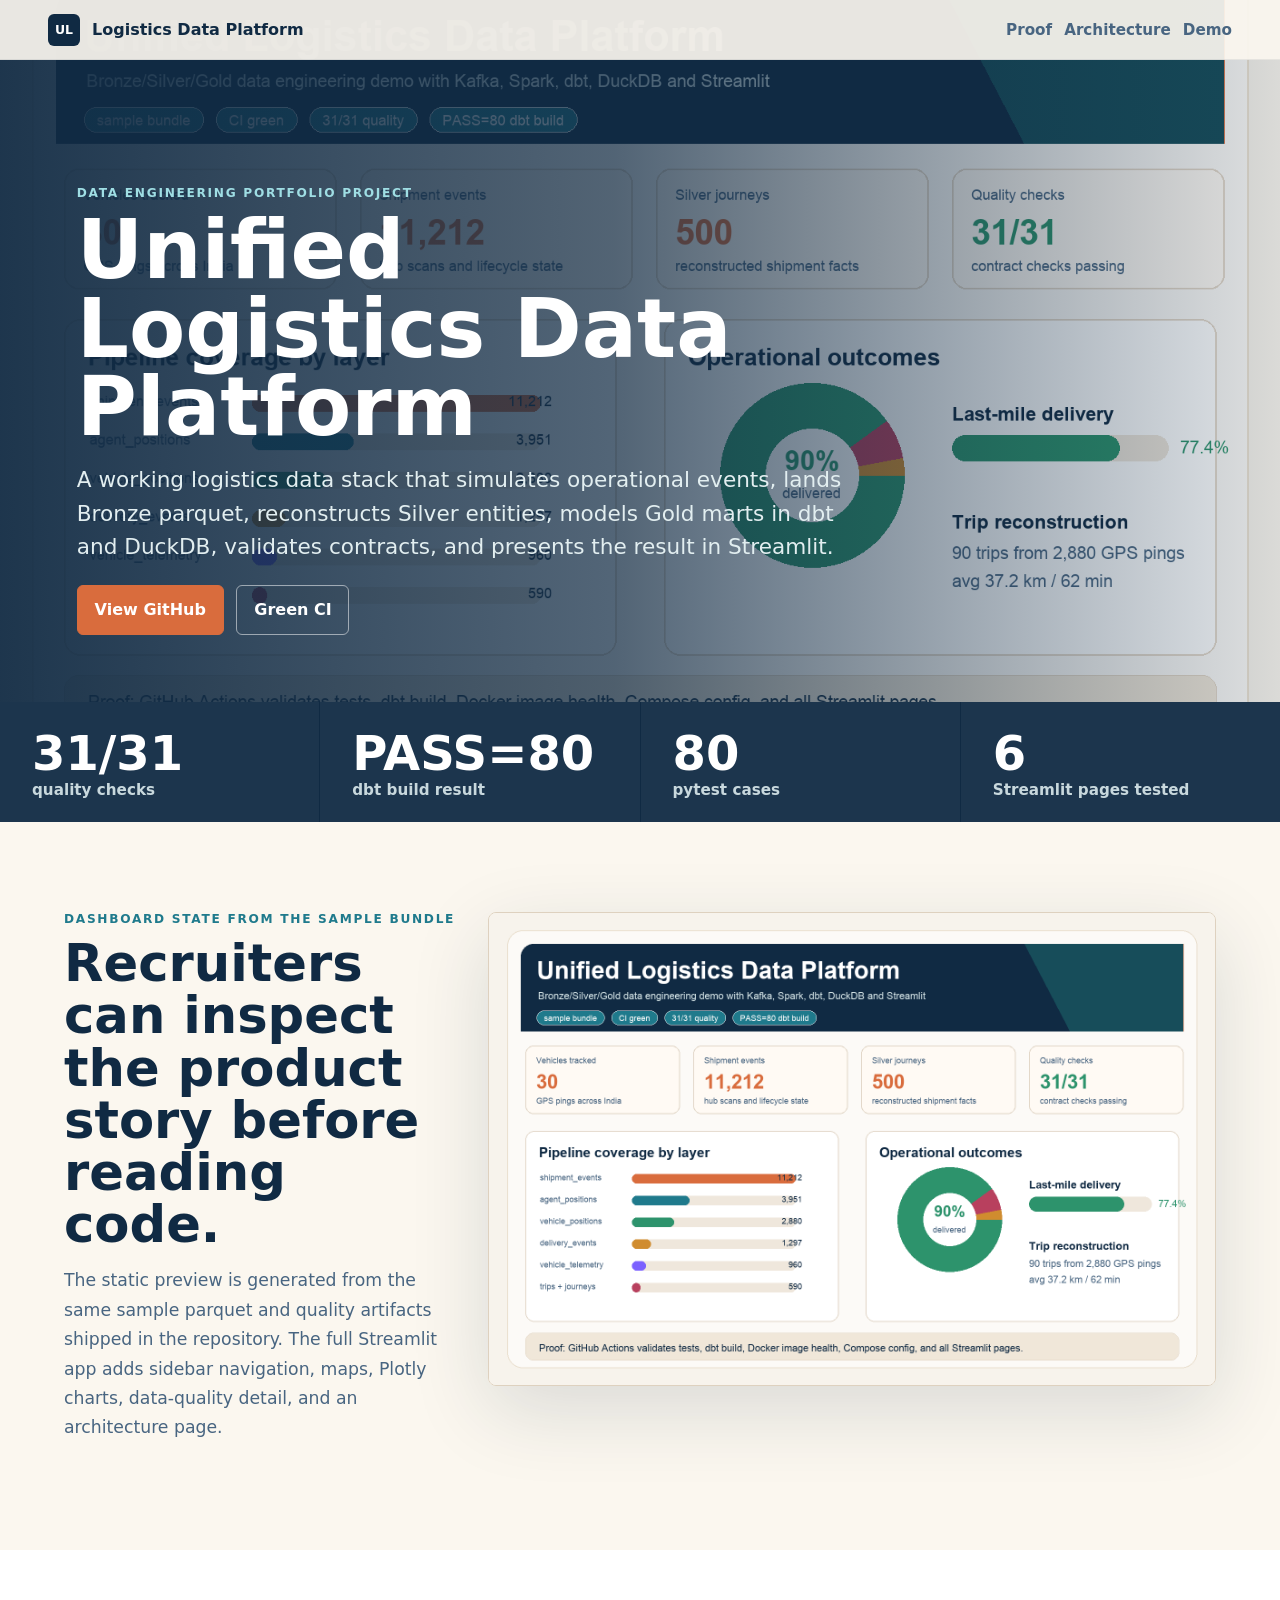
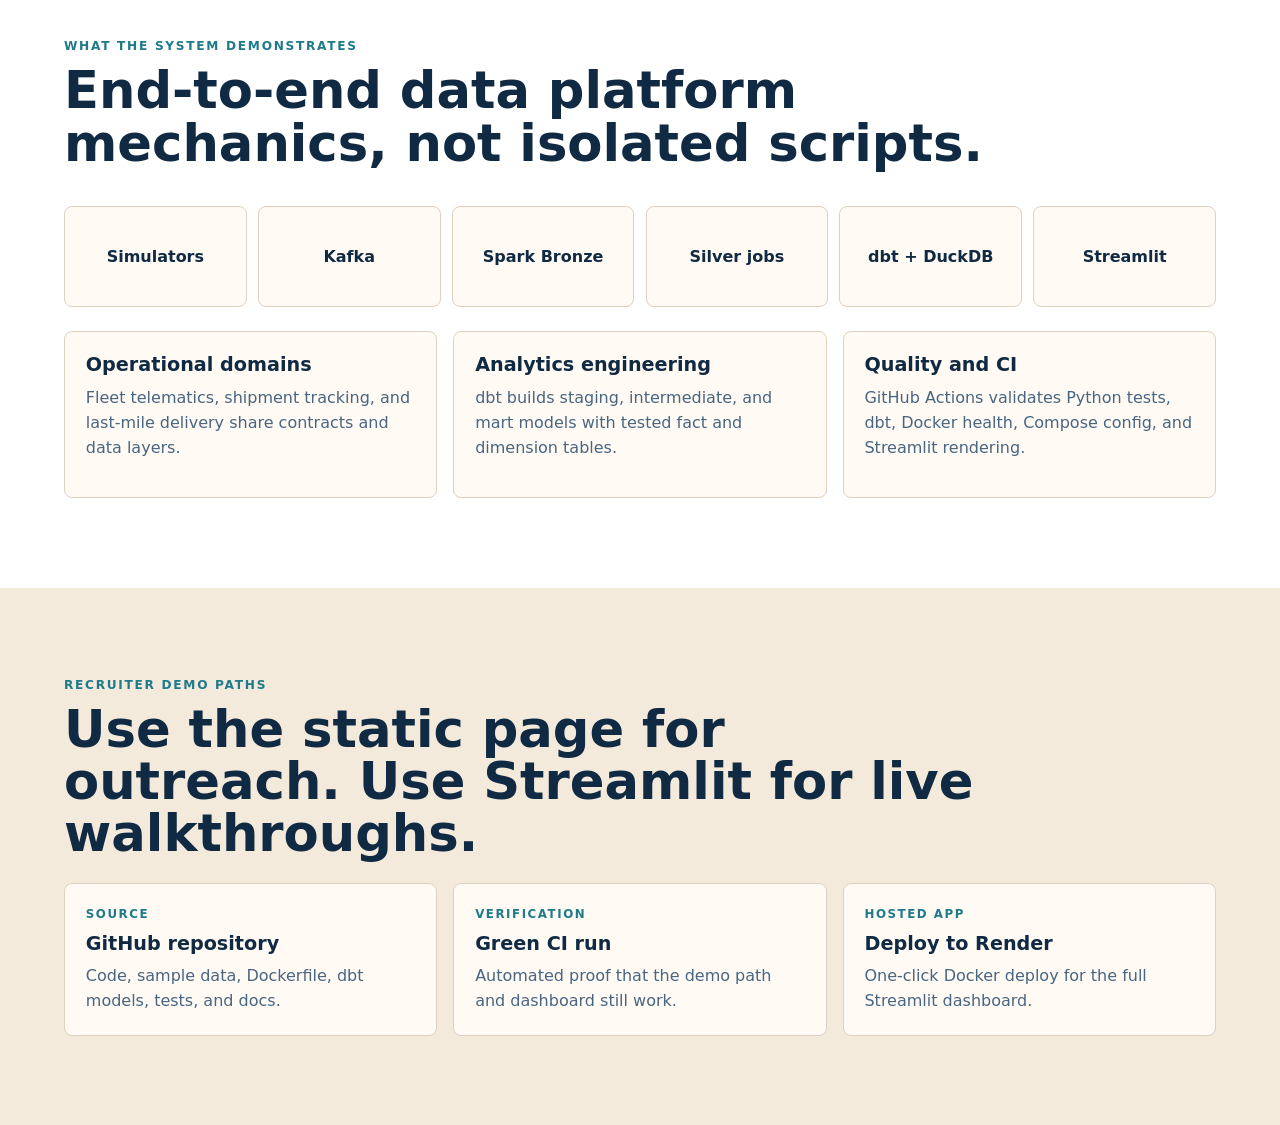
==== site/index.html @ a21496f2 "Add recruiter portfolio site" ====
<!doctype html>
<html lang="en">
  <head>
    <meta charset="utf-8" />
    <meta name="viewport" content="width=device-width, initial-scale=1" />
    <meta
      name="description"
      content="Unified Logistics Data Platform: recruiter-ready data engineering portfolio demo with Streamlit, dbt, DuckDB, Spark, Kafka, Airflow, Docker, and CI proof."
    />
    <title>Unified Logistics Data Platform</title>
    <link rel="stylesheet" href="styles.css" />
  </head>
  <body>
    <header class="site-header">
      <a class="brand" href="#top" aria-label="Unified Logistics Data Platform home">
        <span class="brand-mark">UL</span>
        <span>Logistics Data Platform</span>
      </a>
      <nav aria-label="Primary navigation">
        <a href="#proof">Proof</a>
        <a href="#architecture">Architecture</a>
        <a href="#demo">Demo</a>
      </nav>
    </header>

    <main id="top">
      <section class="hero" aria-label="Project overview">
        <div class="hero-overlay"></div>
        <div class="hero-content">
          <p class="eyebrow">Data engineering portfolio project</p>
          <h1>Unified Logistics Data Platform</h1>
          <p class="hero-copy">
            A working logistics data stack that simulates operational events, lands Bronze
            parquet, reconstructs Silver entities, models Gold marts in dbt and DuckDB,
            validates contracts, and presents the result in Streamlit.
          </p>
          <div class="hero-actions" aria-label="Primary actions">
            <a class="button primary" href="https://github.com/udaymukhija3/logistics-data-engineering">
              View GitHub
            </a>
            <a
              class="button"
              href="https://github.com/udaymukhija3/logistics-data-engineering/actions/workflows/ci.yml?query=branch%3Amain"
            >
              Green CI
            </a>
          </div>
        </div>
      </section>

      <section class="proof-strip" id="proof" aria-label="Verified proof points">
        <div>
          <span class="metric">31/31</span>
          <span class="label">quality checks</span>
        </div>
        <div>
          <span class="metric">PASS=80</span>
          <span class="label">dbt build result</span>
        </div>
        <div>
          <span class="metric">80</span>
          <span class="label">pytest cases</span>
        </div>
        <div>
          <span class="metric">6</span>
          <span class="label">Streamlit pages tested</span>
        </div>
      </section>

      <section class="section preview-section" aria-label="Dashboard preview">
        <div class="section-copy">
          <p class="eyebrow">Dashboard state from the sample bundle</p>
          <h2>Recruiters can inspect the product story before reading code.</h2>
          <p>
            The static preview is generated from the same sample parquet and quality artifacts
            shipped in the repository. The full Streamlit app adds sidebar navigation, maps,
            Plotly charts, data-quality detail, and an architecture page.
          </p>
        </div>
        <figure class="preview-frame">
          <img
            src="assets/dashboard-preview.png"
            alt="Dashboard preview showing logistics KPIs, pipeline coverage, operational outcomes, and CI proof."
            width="1600"
            height="1040"
          />
        </figure>
      </section>

      <section class="section architecture" id="architecture" aria-label="Platform architecture">
        <div class="section-copy compact">
          <p class="eyebrow">What the system demonstrates</p>
          <h2>End-to-end data platform mechanics, not isolated scripts.</h2>
        </div>
        <div class="flow" aria-label="Data flow">
          <div class="flow-node">Simulators</div>
          <div class="flow-link"></div>
          <div class="flow-node">Kafka</div>
          <div class="flow-link"></div>
          <div class="flow-node">Spark Bronze</div>
          <div class="flow-link"></div>
          <div class="flow-node">Silver jobs</div>
          <div class="flow-link"></div>
          <div class="flow-node">dbt + DuckDB</div>
          <div class="flow-link"></div>
          <div class="flow-node">Streamlit</div>
        </div>
        <div class="capability-grid">
          <article>
            <h3>Operational domains</h3>
            <p>Fleet telematics, shipment tracking, and last-mile delivery share contracts and data layers.</p>
          </article>
          <article>
            <h3>Analytics engineering</h3>
            <p>dbt builds staging, intermediate, and mart models with tested fact and dimension tables.</p>
          </article>
          <article>
            <h3>Quality and CI</h3>
            <p>GitHub Actions validates Python tests, dbt, Docker health, Compose config, and Streamlit rendering.</p>
          </article>
        </div>
      </section>

      <section class="section demo" id="demo" aria-label="Demo options">
        <div class="section-copy compact">
          <p class="eyebrow">Recruiter demo paths</p>
          <h2>Use the static page for outreach. Use Streamlit for live walkthroughs.</h2>
        </div>
        <div class="demo-grid">
          <a class="demo-item" href="https://github.com/udaymukhija3/logistics-data-engineering">
            <span class="demo-kicker">Source</span>
            <strong>GitHub repository</strong>
            <span>Code, sample data, Dockerfile, dbt models, tests, and docs.</span>
          </a>
          <a
            class="demo-item"
            href="https://github.com/udaymukhija3/logistics-data-engineering/actions/workflows/ci.yml?query=branch%3Amain"
          >
            <span class="demo-kicker">Verification</span>
            <strong>Green CI run</strong>
            <span>Automated proof that the demo path and dashboard still work.</span>
          </a>
          <a
            class="demo-item"
            href="https://render.com/deploy?repo=https://github.com/udaymukhija3/logistics-data-engineering"
          >
            <span class="demo-kicker">Hosted app</span>
            <strong>Deploy to Render</strong>
            <span>One-click Docker deploy for the full Streamlit dashboard.</span>
          </a>
        </div>
      </section>
    </main>
  </body>
</html>
---- site/styles.css ----
:root {
  --ink: #102a43;
  --muted: #486581;
  --paper: #fbf7ef;
  --surface: #fffaf4;
  --line: #ded1bf;
  --accent: #d96c3d;
  --teal: #1f7a8c;
  --green: #2d936c;
  --gold: #d08c2f;
  --shadow: 0 24px 80px rgba(16, 42, 67, 0.14);
}

* {
  box-sizing: border-box;
}

html {
  scroll-behavior: smooth;
}

body {
  margin: 0;
  background: var(--paper);
  color: var(--ink);
  font-family:
    Inter, ui-sans-serif, system-ui, -apple-system, BlinkMacSystemFont, "Segoe UI", sans-serif;
}

a {
  color: inherit;
  text-decoration: none;
}

.site-header {
  align-items: center;
  background: rgba(251, 247, 239, 0.92);
  border-bottom: 1px solid rgba(16, 42, 67, 0.08);
  display: flex;
  gap: 1.25rem;
  justify-content: space-between;
  left: 0;
  padding: 0.85rem clamp(1rem, 4vw, 3rem);
  position: fixed;
  right: 0;
  top: 0;
  z-index: 20;
}

.brand,
.site-header nav {
  align-items: center;
  display: flex;
  gap: 0.75rem;
}

.brand {
  font-weight: 800;
}

.brand-mark {
  align-items: center;
  background: var(--ink);
  border-radius: 6px;
  color: #ffffff;
  display: inline-flex;
  font-size: 0.78rem;
  height: 2rem;
  justify-content: center;
  width: 2rem;
}

.site-header nav a {
  color: var(--muted);
  font-size: 0.95rem;
  font-weight: 650;
}

.hero {
  align-items: end;
  background-image:
    linear-gradient(90deg, rgba(16, 42, 67, 0.94), rgba(16, 42, 67, 0.72) 48%, rgba(16, 42, 67, 0.12)),
    url("assets/dashboard-preview.png");
  background-position: center;
  background-size: cover;
  display: flex;
  min-height: 78vh;
  padding: 8.4rem clamp(1.25rem, 6vw, 5.5rem) 4.2rem;
  position: relative;
}

.hero-content {
  color: #ffffff;
  max-width: 52rem;
  position: relative;
  z-index: 1;
}

.eyebrow {
  color: var(--teal);
  font-size: 0.76rem;
  font-weight: 800;
  letter-spacing: 0.14em;
  margin: 0 0 0.7rem;
  text-transform: uppercase;
}

.hero .eyebrow {
  color: #9fdee4;
}

h1,
h2,
h3,
p {
  margin-top: 0;
}

h1 {
  font-size: clamp(2.45rem, 6.4vw, 5.8rem);
  line-height: 0.96;
  margin-bottom: 1rem;
  max-width: 13ch;
}

h2 {
  font-size: clamp(2rem, 4vw, 3.6rem);
  line-height: 1.02;
  margin-bottom: 1rem;
}

h3 {
  font-size: 1.2rem;
  margin-bottom: 0.65rem;
}

.hero-copy {
  color: #e2eef0;
  font-size: clamp(1.08rem, 2vw, 1.35rem);
  line-height: 1.55;
  max-width: 48rem;
}

.hero-actions,
.demo-grid {
  display: flex;
  flex-wrap: wrap;
  gap: 0.8rem;
}

.button {
  border: 1px solid rgba(255, 255, 255, 0.52);
  border-radius: 6px;
  color: #ffffff;
  display: inline-flex;
  font-weight: 800;
  padding: 0.9rem 1.05rem;
}

.button.primary {
  background: var(--accent);
  border-color: var(--accent);
}

.proof-strip {
  background: var(--ink);
  color: #ffffff;
  display: grid;
  gap: 1px;
  grid-template-columns: repeat(4, 1fr);
}

.proof-strip div {
  background: rgba(255, 255, 255, 0.05);
  padding: 1.45rem clamp(1rem, 3vw, 2rem);
}

.metric,
.label {
  display: block;
}

.metric {
  color: #ffffff;
  font-size: clamp(1.8rem, 4vw, 3rem);
  font-weight: 900;
}

.label {
  color: #c8d8dd;
  font-size: 0.95rem;
  font-weight: 700;
}

.section {
  padding: clamp(3.4rem, 7vw, 6rem) clamp(1.25rem, 5vw, 5.5rem);
}

.preview-section {
  display: grid;
  gap: 2rem;
  grid-template-columns: minmax(18rem, 0.7fr) minmax(20rem, 1.3fr);
}

.section-copy {
  max-width: 44rem;
}

.section-copy p:not(.eyebrow) {
  color: var(--muted);
  font-size: 1.08rem;
  line-height: 1.7;
}

.section-copy.compact {
  max-width: 58rem;
}

.preview-frame {
  margin: 0;
}

.preview-frame img {
  border: 1px solid var(--line);
  border-radius: 8px;
  box-shadow: var(--shadow);
  display: block;
  height: auto;
  width: 100%;
}

.architecture {
  background: #ffffff;
}

.flow {
  align-items: center;
  display: grid;
  gap: 0.7rem;
  grid-template-columns: repeat(6, minmax(0, 1fr));
  margin-top: 2.3rem;
}

.flow-node {
  align-items: center;
  aspect-ratio: 1.8 / 1;
  background: var(--surface);
  border: 1px solid var(--line);
  border-radius: 8px;
  color: var(--ink);
  display: flex;
  font-weight: 800;
  justify-content: center;
  padding: 1rem;
  text-align: center;
}

.flow-link {
  background: var(--accent);
  display: none;
  height: 3px;
}

.capability-grid,
.demo-grid {
  display: grid;
  gap: 1rem;
  grid-template-columns: repeat(3, 1fr);
  margin-top: 1.5rem;
}

.capability-grid article,
.demo-item {
  background: var(--surface);
  border: 1px solid var(--line);
  border-radius: 8px;
  padding: 1.3rem;
}

.capability-grid p,
.demo-item span {
  color: var(--muted);
  line-height: 1.55;
}

.demo {
  background: #f4eadb;
}

.demo-item {
  display: grid;
  gap: 0.55rem;
}

.demo-kicker {
  color: var(--teal) !important;
  font-size: 0.74rem;
  font-weight: 900;
  letter-spacing: 0.13em;
  text-transform: uppercase;
}

.demo-item strong {
  font-size: 1.2rem;
}

@media (max-width: 920px) {
  .site-header {
    align-items: flex-start;
    flex-direction: column;
  }

  .hero {
    min-height: 82vh;
    padding-top: 10rem;
  }

  .proof-strip,
  .preview-section,
  .capability-grid,
  .demo-grid {
    grid-template-columns: 1fr;
  }

  .flow {
    grid-template-columns: 1fr;
  }
}

@media (max-width: 560px) {
  .site-header nav {
    gap: 1rem;
  }

  .brand span:last-child {
    display: none;
  }

  .hero {
    min-height: 86vh;
  }

  h1 {
    font-size: 2.65rem;
    max-width: 8.5ch;
  }

  .button {
    justify-content: center;
    width: 100%;
  }
}
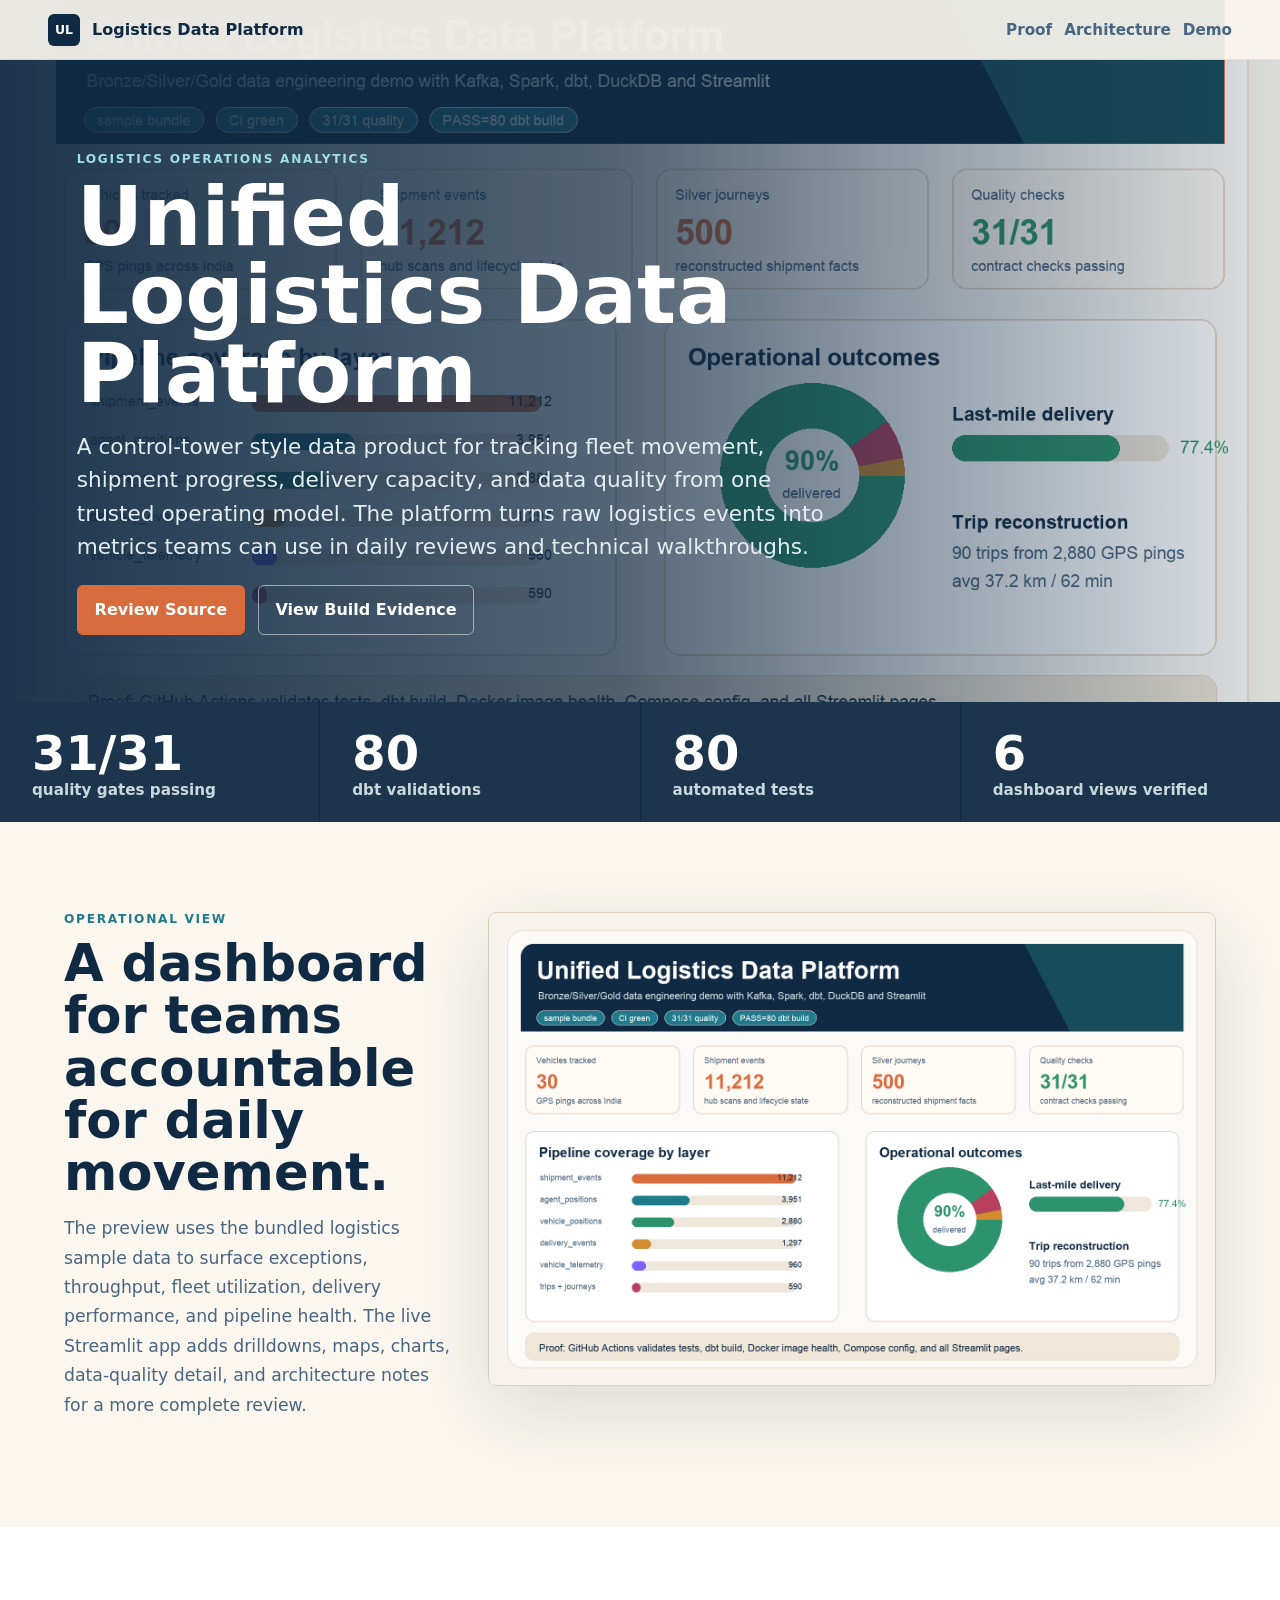
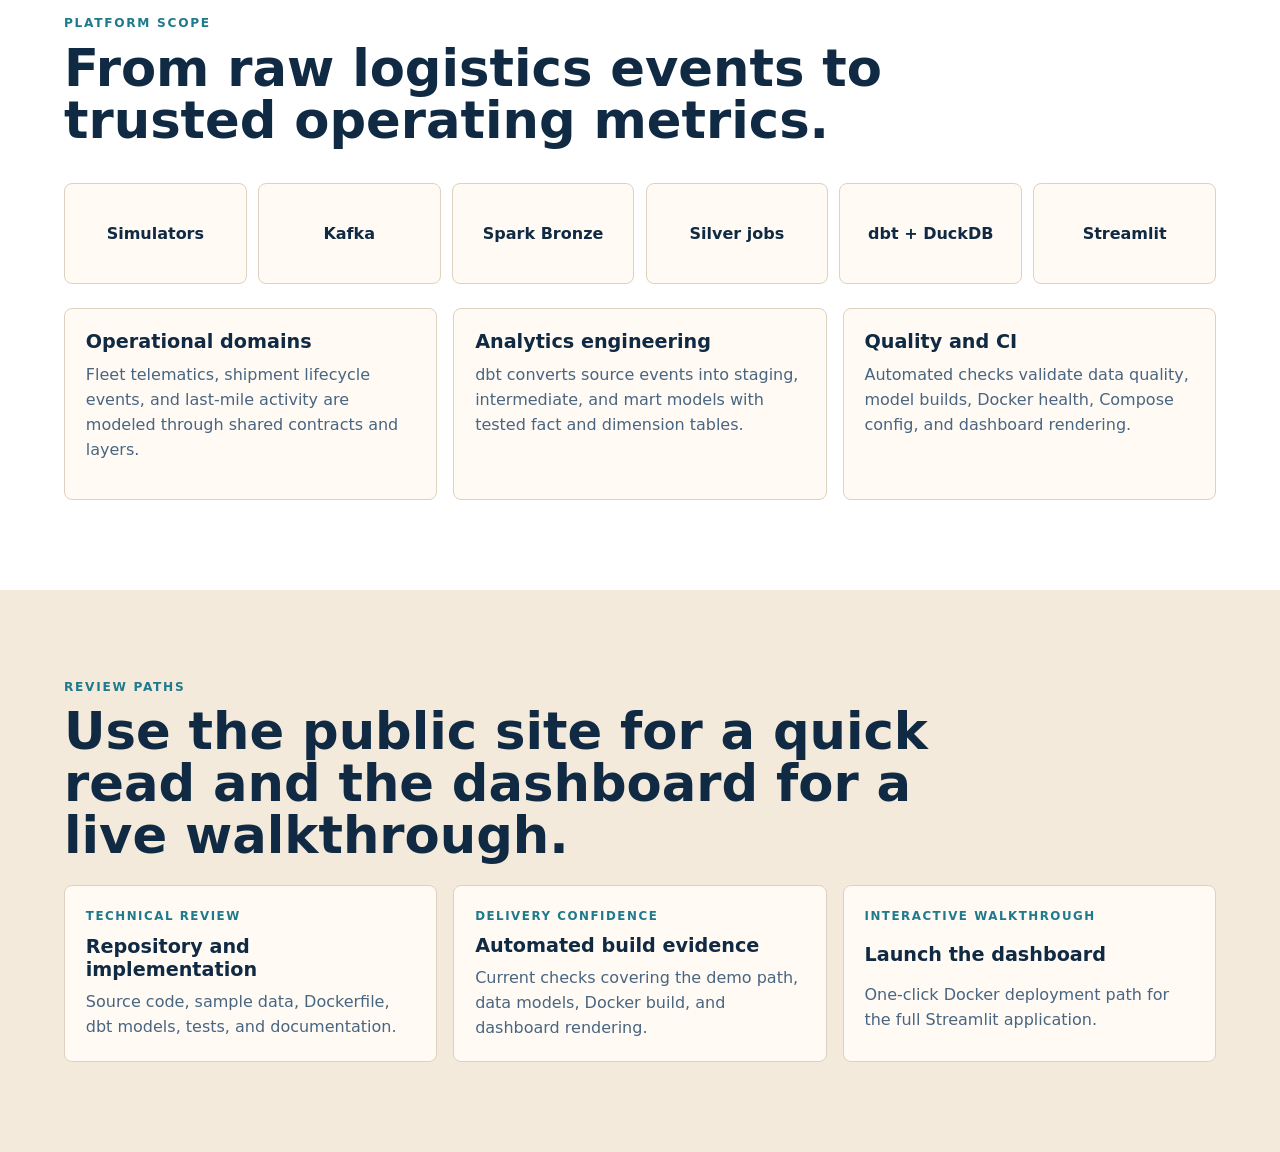
==== commit 9da96b76: "Refine stakeholder-facing site copy" ====
--- a/site/index.html
+++ b/site/index.html
@@ -5,7 +5,7 @@
     <meta name="viewport" content="width=device-width, initial-scale=1" />
     <meta
       name="description"
-      content="Unified Logistics Data Platform: recruiter-ready data engineering portfolio demo with Streamlit, dbt, DuckDB, Spark, Kafka, Airflow, Docker, and CI proof."
+      content="Unified Logistics Data Platform: an operational analytics demo for fleet, shipment, and last-mile teams with governed data models, quality checks, and dashboard-ready metrics."
     />
     <title>Unified Logistics Data Platform</title>
     <link rel="stylesheet" href="styles.css" />
@@ -27,22 +27,23 @@
       <section class="hero" aria-label="Project overview">
         <div class="hero-overlay"></div>
         <div class="hero-content">
-          <p class="eyebrow">Data engineering portfolio project</p>
+          <p class="eyebrow">Logistics operations analytics</p>
           <h1>Unified Logistics Data Platform</h1>
           <p class="hero-copy">
-            A working logistics data stack that simulates operational events, lands Bronze
-            parquet, reconstructs Silver entities, models Gold marts in dbt and DuckDB,
-            validates contracts, and presents the result in Streamlit.
+            A control-tower style data product for tracking fleet movement, shipment progress,
+            delivery capacity, and data quality from one trusted operating model. The platform
+            turns raw logistics events into metrics teams can use in daily reviews and technical
+            walkthroughs.
           </p>
           <div class="hero-actions" aria-label="Primary actions">
             <a class="button primary" href="https://github.com/udaymukhija3/logistics-data-engineering">
-              View GitHub
+              Review Source
             </a>
             <a
               class="button"
               href="https://github.com/udaymukhija3/logistics-data-engineering/actions/workflows/ci.yml?query=branch%3Amain"
             >
-              Green CI
+              View Build Evidence
             </a>
           </div>
         </div>
@@ -51,36 +52,37 @@
       <section class="proof-strip" id="proof" aria-label="Verified proof points">
         <div>
           <span class="metric">31/31</span>
-          <span class="label">quality checks</span>
-        </div>
-        <div>
-          <span class="metric">PASS=80</span>
-          <span class="label">dbt build result</span>
+          <span class="label">quality gates passing</span>
         </div>
         <div>
           <span class="metric">80</span>
-          <span class="label">pytest cases</span>
+          <span class="label">dbt validations</span>
+        </div>
+        <div>
+          <span class="metric">80</span>
+          <span class="label">automated tests</span>
         </div>
         <div>
           <span class="metric">6</span>
-          <span class="label">Streamlit pages tested</span>
+          <span class="label">dashboard views verified</span>
         </div>
       </section>
 
       <section class="section preview-section" aria-label="Dashboard preview">
         <div class="section-copy">
-          <p class="eyebrow">Dashboard state from the sample bundle</p>
-          <h2>Recruiters can inspect the product story before reading code.</h2>
+          <p class="eyebrow">Operational view</p>
+          <h2>A dashboard for teams accountable for daily movement.</h2>
           <p>
-            The static preview is generated from the same sample parquet and quality artifacts
-            shipped in the repository. The full Streamlit app adds sidebar navigation, maps,
-            Plotly charts, data-quality detail, and an architecture page.
+            The preview uses the bundled logistics sample data to surface exceptions, throughput,
+            fleet utilization, delivery performance, and pipeline health. The live Streamlit app
+            adds drilldowns, maps, charts, data-quality detail, and architecture notes for a more
+            complete review.
           </p>
         </div>
         <figure class="preview-frame">
           <img
             src="assets/dashboard-preview.png"
-            alt="Dashboard preview showing logistics KPIs, pipeline coverage, operational outcomes, and CI proof."
+            alt="Dashboard preview showing logistics KPIs, pipeline coverage, operational outcomes, and build evidence."
             width="1600"
             height="1040"
           />
@@ -89,8 +91,8 @@
 
       <section class="section architecture" id="architecture" aria-label="Platform architecture">
         <div class="section-copy compact">
-          <p class="eyebrow">What the system demonstrates</p>
-          <h2>End-to-end data platform mechanics, not isolated scripts.</h2>
+          <p class="eyebrow">Platform scope</p>
+          <h2>From raw logistics events to trusted operating metrics.</h2>
         </div>
         <div class="flow" aria-label="Data flow">
           <div class="flow-node">Simulators</div>
@@ -108,45 +110,45 @@
         <div class="capability-grid">
           <article>
             <h3>Operational domains</h3>
-            <p>Fleet telematics, shipment tracking, and last-mile delivery share contracts and data layers.</p>
+            <p>Fleet telematics, shipment lifecycle events, and last-mile activity are modeled through shared contracts and layers.</p>
           </article>
           <article>
             <h3>Analytics engineering</h3>
-            <p>dbt builds staging, intermediate, and mart models with tested fact and dimension tables.</p>
+            <p>dbt converts source events into staging, intermediate, and mart models with tested fact and dimension tables.</p>
           </article>
           <article>
             <h3>Quality and CI</h3>
-            <p>GitHub Actions validates Python tests, dbt, Docker health, Compose config, and Streamlit rendering.</p>
+            <p>Automated checks validate data quality, model builds, Docker health, Compose config, and dashboard rendering.</p>
           </article>
         </div>
       </section>
 
       <section class="section demo" id="demo" aria-label="Demo options">
         <div class="section-copy compact">
-          <p class="eyebrow">Recruiter demo paths</p>
-          <h2>Use the static page for outreach. Use Streamlit for live walkthroughs.</h2>
+          <p class="eyebrow">Review paths</p>
+          <h2>Use the public site for a quick read and the dashboard for a live walkthrough.</h2>
         </div>
         <div class="demo-grid">
           <a class="demo-item" href="https://github.com/udaymukhija3/logistics-data-engineering">
-            <span class="demo-kicker">Source</span>
-            <strong>GitHub repository</strong>
-            <span>Code, sample data, Dockerfile, dbt models, tests, and docs.</span>
+            <span class="demo-kicker">Technical review</span>
+            <strong>Repository and implementation</strong>
+            <span>Source code, sample data, Dockerfile, dbt models, tests, and documentation.</span>
           </a>
           <a
             class="demo-item"
             href="https://github.com/udaymukhija3/logistics-data-engineering/actions/workflows/ci.yml?query=branch%3Amain"
           >
-            <span class="demo-kicker">Verification</span>
-            <strong>Green CI run</strong>
-            <span>Automated proof that the demo path and dashboard still work.</span>
+            <span class="demo-kicker">Delivery confidence</span>
+            <strong>Automated build evidence</strong>
+            <span>Current checks covering the demo path, data models, Docker build, and dashboard rendering.</span>
           </a>
           <a
             class="demo-item"
             href="https://render.com/deploy?repo=https://github.com/udaymukhija3/logistics-data-engineering"
           >
-            <span class="demo-kicker">Hosted app</span>
-            <strong>Deploy to Render</strong>
-            <span>One-click Docker deploy for the full Streamlit dashboard.</span>
+            <span class="demo-kicker">Interactive walkthrough</span>
+            <strong>Launch the dashboard</strong>
+            <span>One-click Docker deployment path for the full Streamlit application.</span>
           </a>
         </div>
       </section>
--- a/site/styles.css
+++ b/site/styles.css
@@ -25,6 +25,7 @@
   color: var(--ink);
   font-family:
     Inter, ui-sans-serif, system-ui, -apple-system, BlinkMacSystemFont, "Segoe UI", sans-serif;
+  overflow-x: hidden;
 }
 
 a {
@@ -93,6 +94,7 @@
   color: #ffffff;
   max-width: 52rem;
   position: relative;
+  width: 100%;
   z-index: 1;
 }
 
@@ -139,6 +141,7 @@
   font-size: clamp(1.08rem, 2vw, 1.35rem);
   line-height: 1.55;
   max-width: 48rem;
+  overflow-wrap: break-word;
 }
 
 .hero-actions,
@@ -338,11 +341,20 @@
 
   .hero {
     min-height: 86vh;
+    padding-left: 1rem;
+    padding-right: 1rem;
   }
 
   h1 {
-    font-size: 2.65rem;
-    max-width: 8.5ch;
+    font-size: 2.4rem;
+    line-height: 1;
+    max-width: 9.5ch;
+  }
+
+  .hero-copy {
+    font-size: 1rem;
+    line-height: 1.46;
+    max-width: 21rem;
   }
 
   .button {
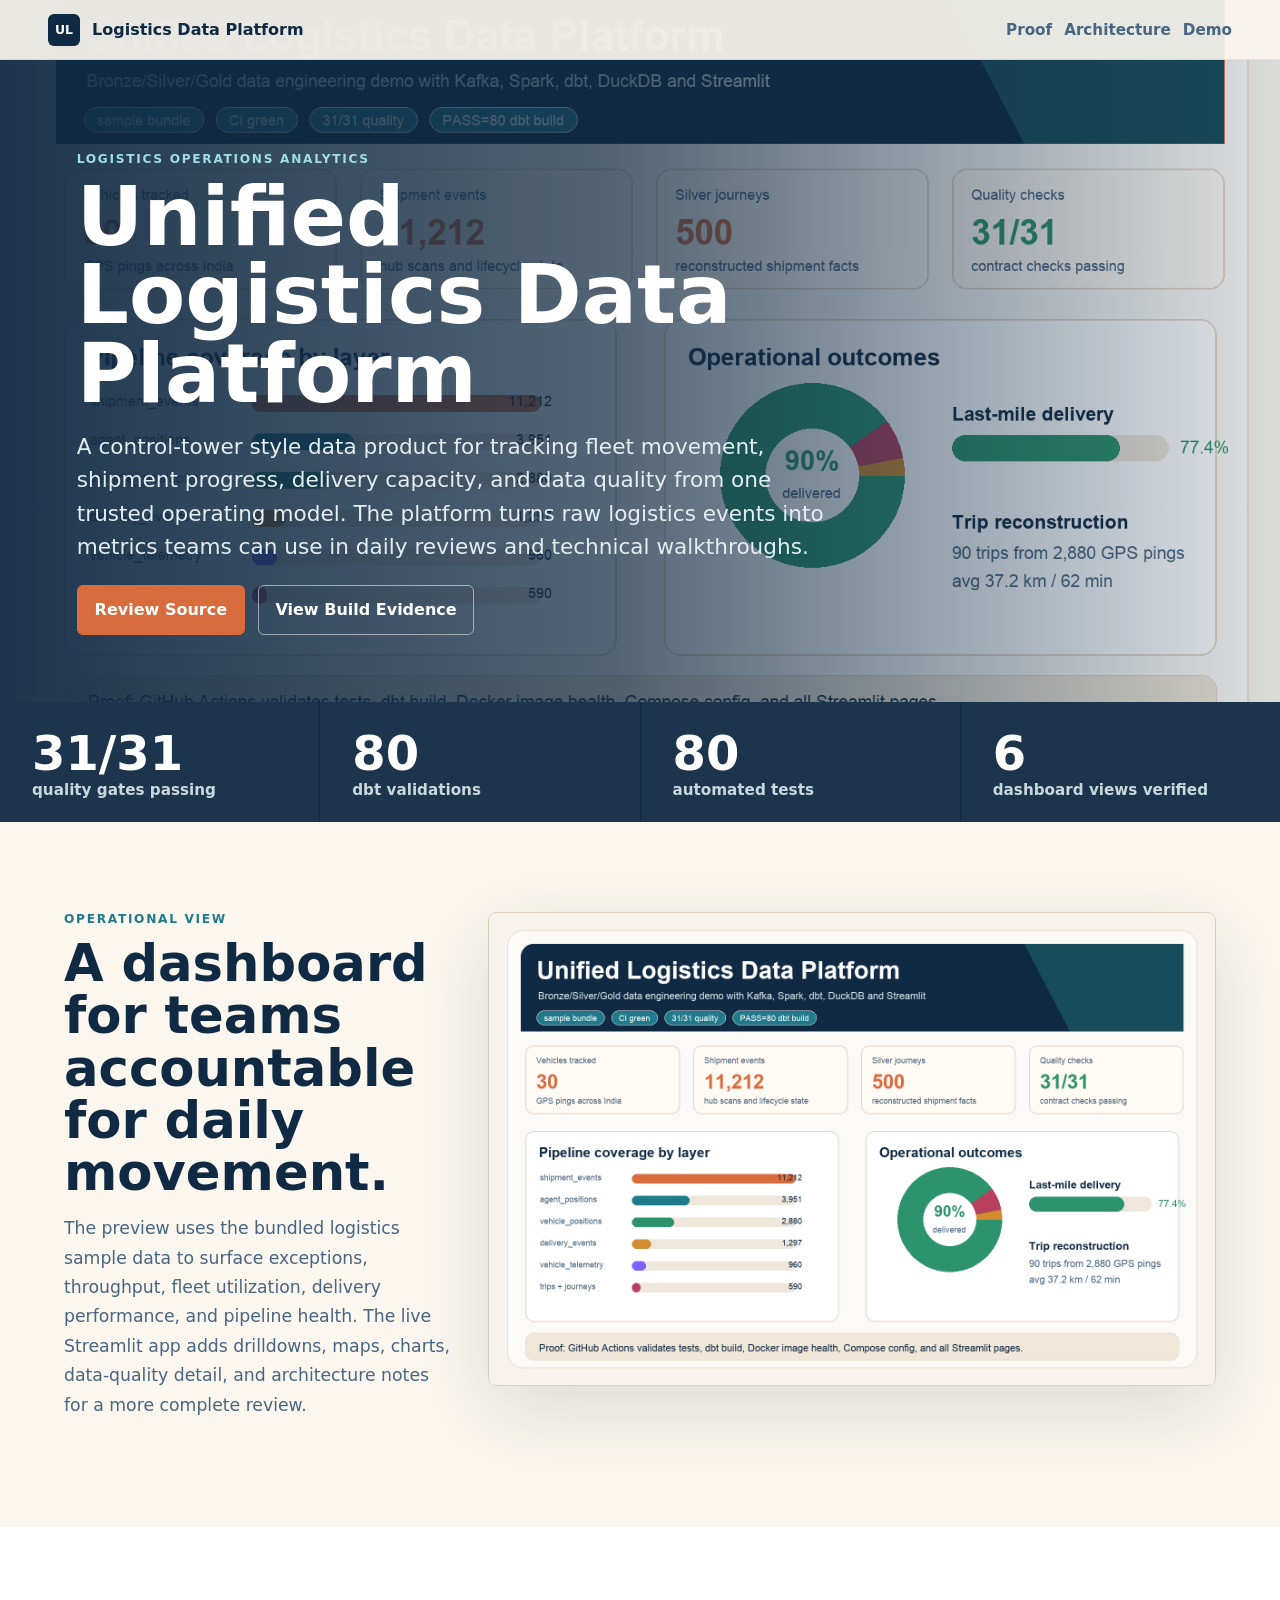
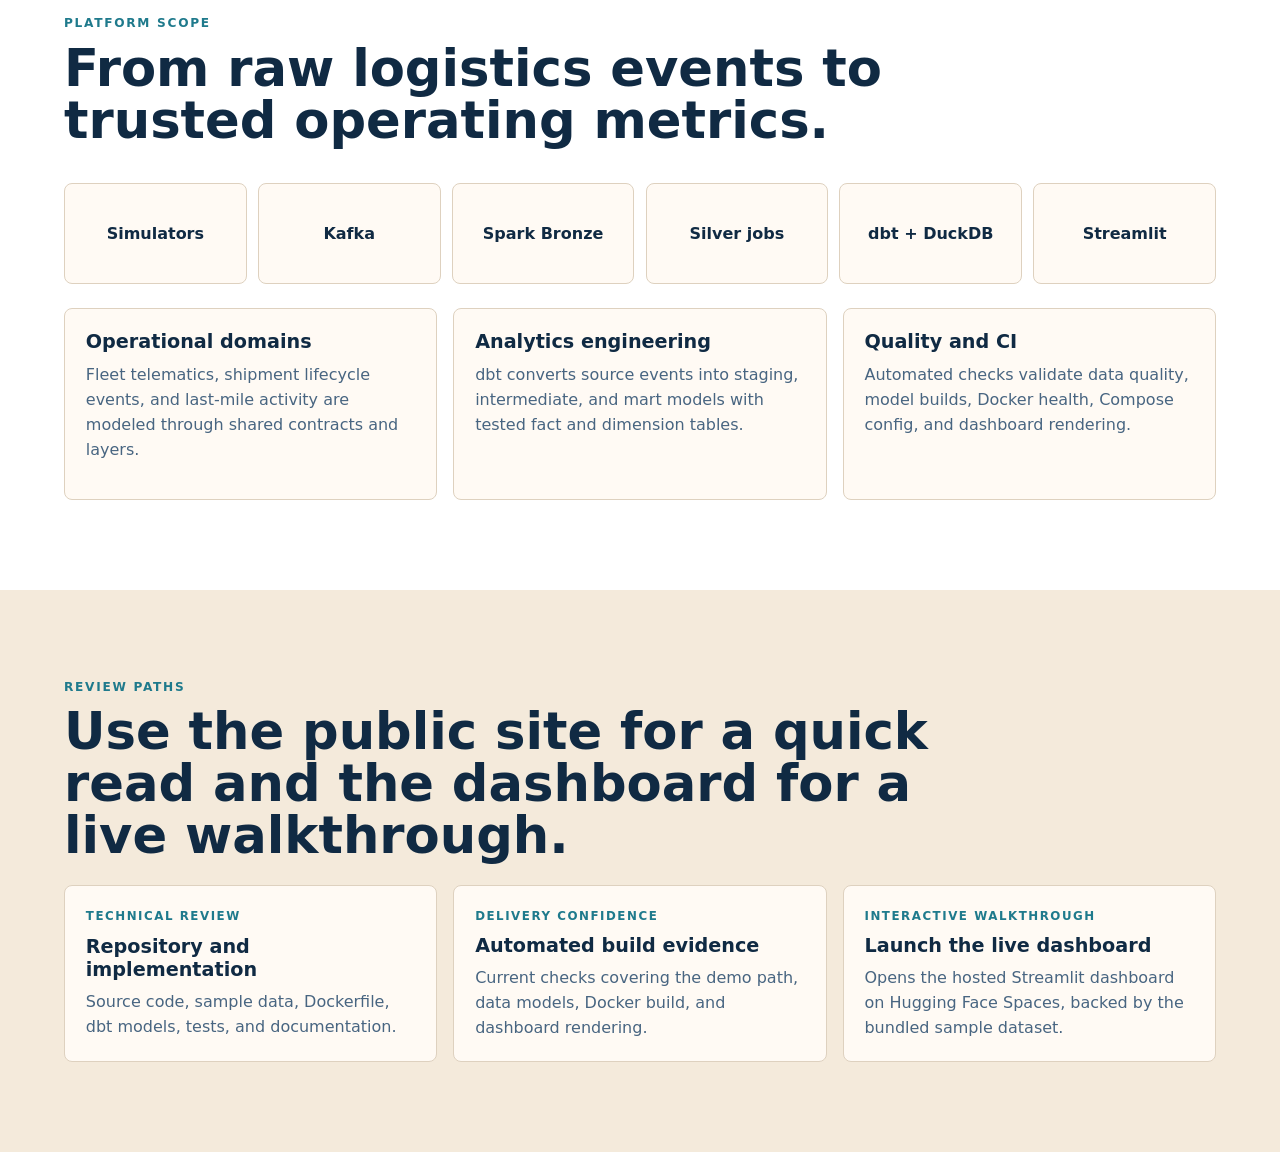
==== commit deff6016: "Point live-demo links at the correct Hugging Face Space The README's Live Demo bullet and the Vercel" ====
--- a/site/index.html
+++ b/site/index.html
@@ -144,11 +144,11 @@
           </a>
           <a
             class="demo-item"
-            href="https://render.com/deploy?repo=https://github.com/udaymukhija3/logistics-data-engineering"
+            href="https://huggingface.co/spaces/umukhija/logistics-data-platform"
           >
             <span class="demo-kicker">Interactive walkthrough</span>
-            <strong>Launch the dashboard</strong>
-            <span>One-click Docker deployment path for the full Streamlit application.</span>
+            <strong>Launch the live dashboard</strong>
+            <span>Opens the hosted Streamlit dashboard on Hugging Face Spaces, backed by the bundled sample dataset.</span>
           </a>
         </div>
       </section>
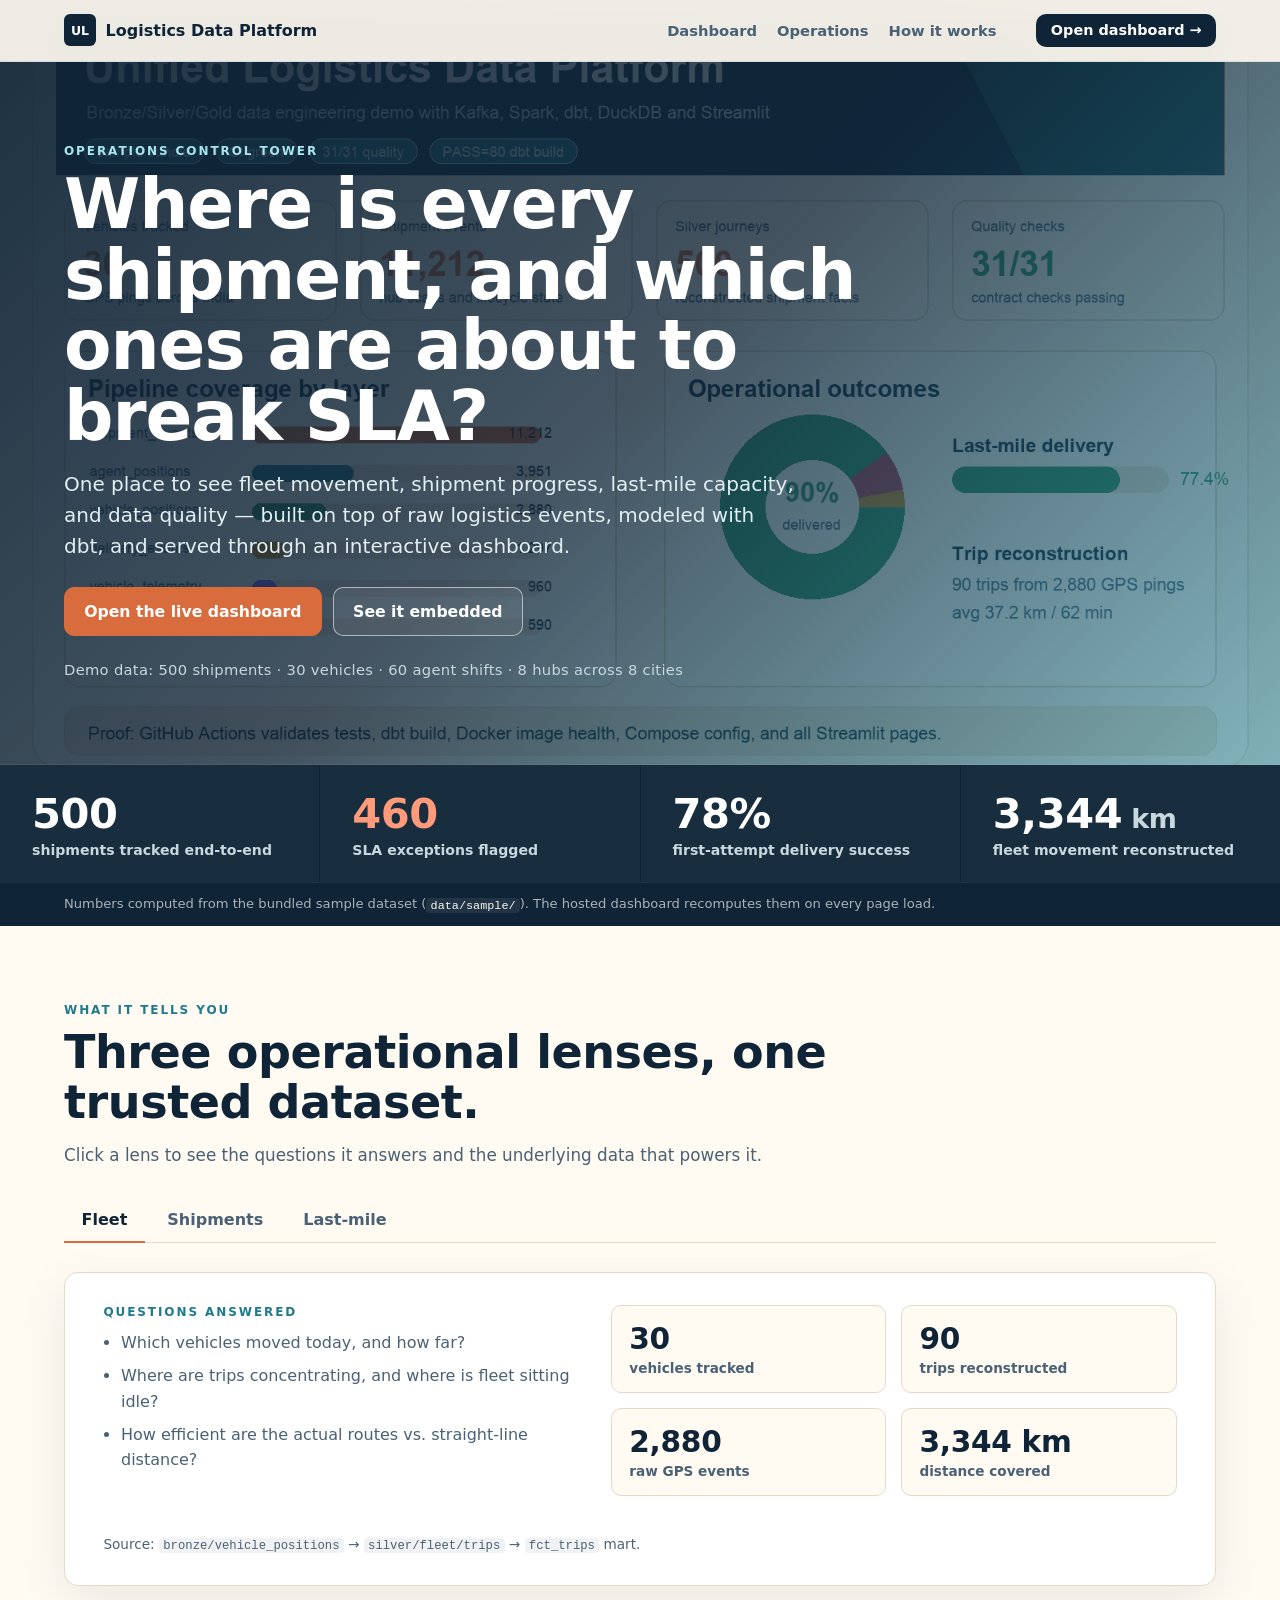
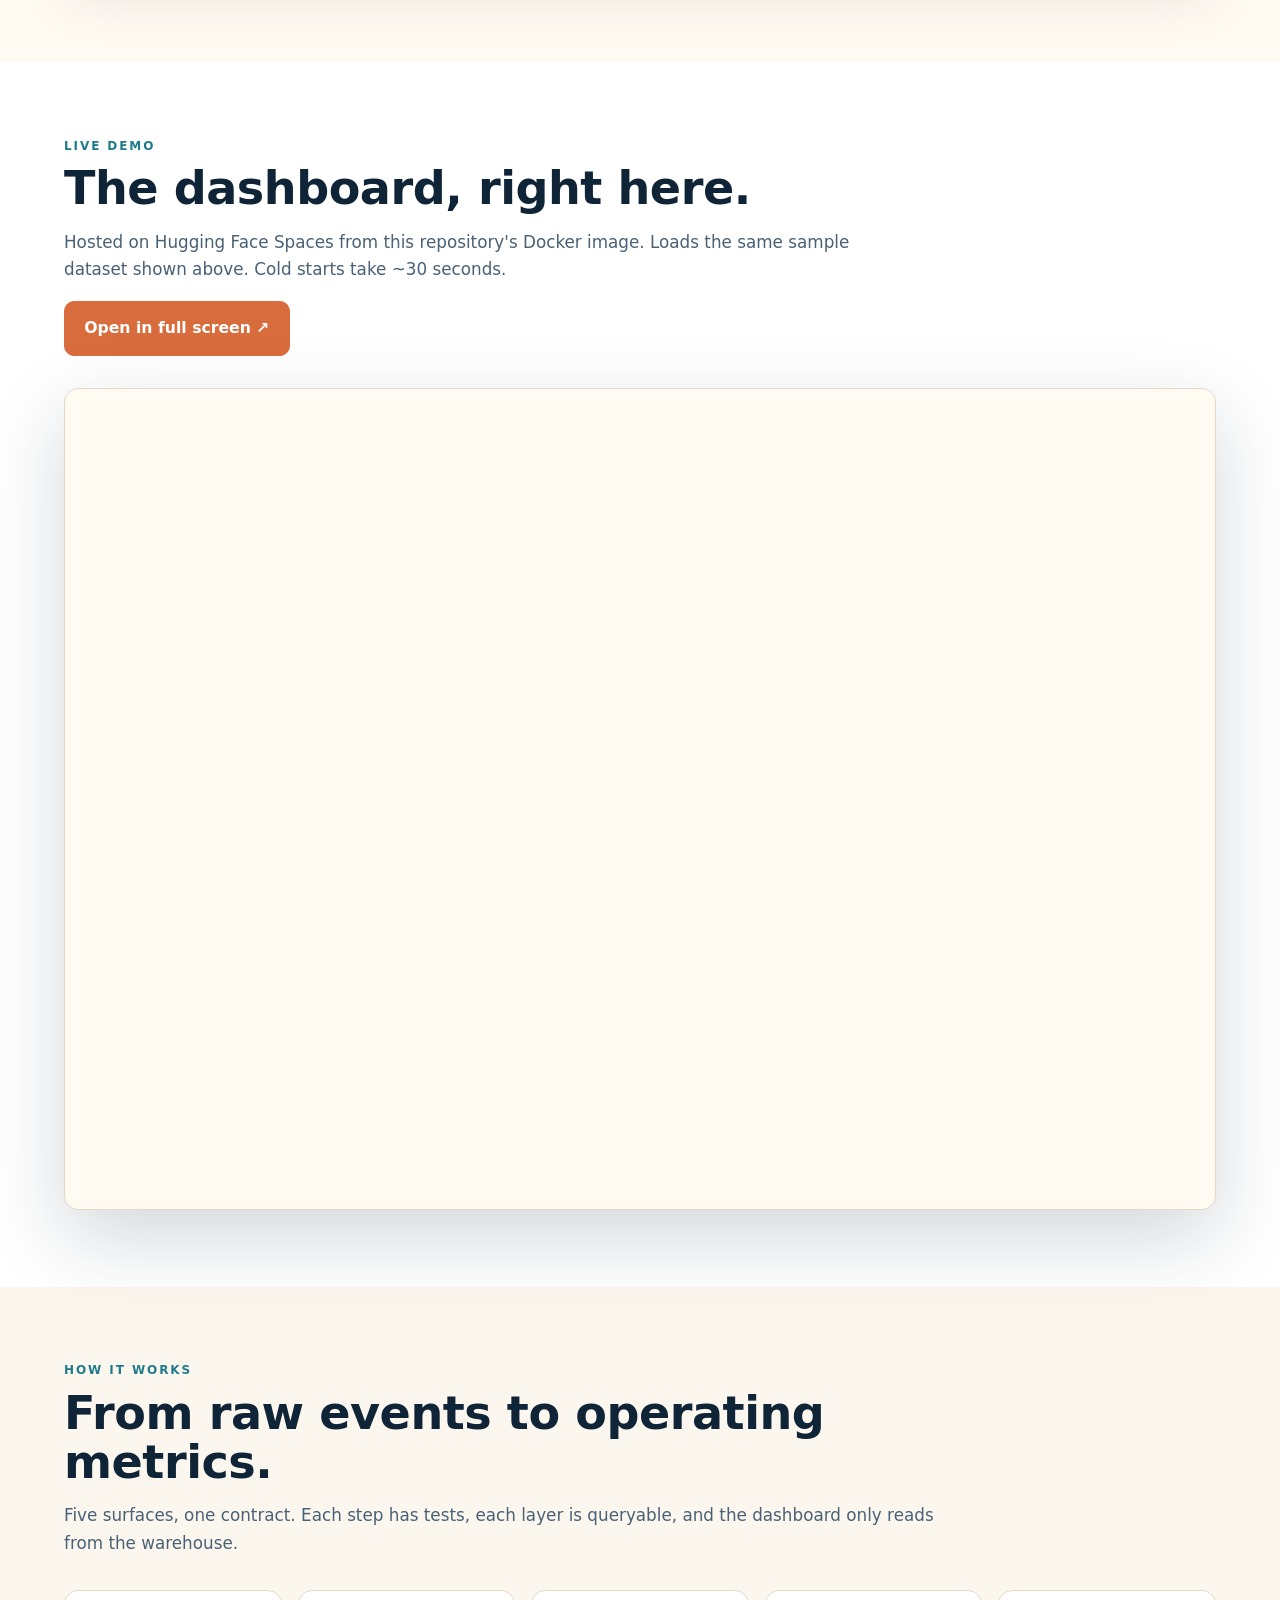
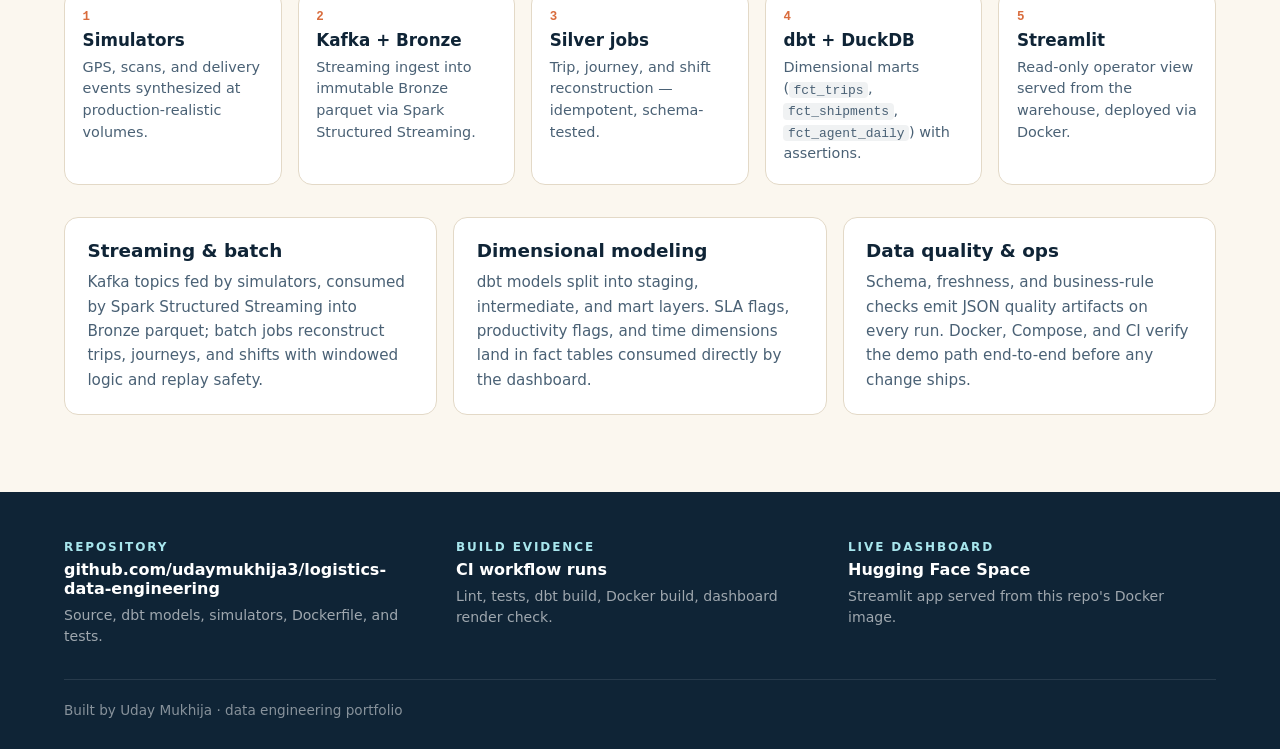
==== commit f2171010: "Rewrite landing page around operational KPIs, ship warehouse with dashboard Vercel landing page: - L" ====
--- a/site/index.html
+++ b/site/index.html
@@ -5,7 +5,7 @@
     <meta name="viewport" content="width=device-width, initial-scale=1" />
     <meta
       name="description"
-      content="Unified Logistics Data Platform: an operational analytics demo for fleet, shipment, and last-mile teams with governed data models, quality checks, and dashboard-ready metrics."
+      content="Unified Logistics Data Platform: a control-tower demo showing fleet movement, shipment SLAs, last-mile performance, and data quality computed from raw logistics events."
     />
     <title>Unified Logistics Data Platform</title>
     <link rel="stylesheet" href="styles.css" />
@@ -17,141 +17,266 @@
         <span>Logistics Data Platform</span>
       </a>
       <nav aria-label="Primary navigation">
-        <a href="#proof">Proof</a>
-        <a href="#architecture">Architecture</a>
-        <a href="#demo">Demo</a>
+        <a href="#dashboard">Dashboard</a>
+        <a href="#operations">Operations</a>
+        <a href="#how">How it works</a>
       </nav>
+      <a class="header-cta" href="https://huggingface.co/spaces/umukhija/logistics-data-platform" target="_blank" rel="noopener">
+        Open dashboard →
+      </a>
     </header>
 
     <main id="top">
       <section class="hero" aria-label="Project overview">
-        <div class="hero-overlay"></div>
         <div class="hero-content">
-          <p class="eyebrow">Logistics operations analytics</p>
-          <h1>Unified Logistics Data Platform</h1>
+          <p class="eyebrow">Operations control tower</p>
+          <h1>Where is every shipment, and which ones are about to break SLA?</h1>
           <p class="hero-copy">
-            A control-tower style data product for tracking fleet movement, shipment progress,
-            delivery capacity, and data quality from one trusted operating model. The platform
-            turns raw logistics events into metrics teams can use in daily reviews and technical
-            walkthroughs.
+            One place to see fleet movement, shipment progress, last-mile capacity, and
+            data quality &mdash; built on top of raw logistics events, modeled with dbt,
+            and served through an interactive dashboard.
           </p>
           <div class="hero-actions" aria-label="Primary actions">
-            <a class="button primary" href="https://github.com/udaymukhija3/logistics-data-engineering">
-              Review Source
-            </a>
-            <a
-              class="button"
-              href="https://github.com/udaymukhija3/logistics-data-engineering/actions/workflows/ci.yml?query=branch%3Amain"
-            >
-              View Build Evidence
-            </a>
-          </div>
-        </div>
-      </section>
-
-      <section class="proof-strip" id="proof" aria-label="Verified proof points">
+            <a class="button primary" href="https://huggingface.co/spaces/umukhija/logistics-data-platform" target="_blank" rel="noopener">
+              Open the live dashboard
+            </a>
+            <a class="button ghost" href="#dashboard">
+              See it embedded
+            </a>
+          </div>
+          <p class="hero-meta">
+            Demo data: 500 shipments &middot; 30 vehicles &middot; 60 agent shifts &middot; 8 hubs across 8 cities
+          </p>
+        </div>
+      </section>
+
+      <section class="proof-strip" id="operations" aria-label="Operational KPIs computed from the bundled demo data">
         <div>
-          <span class="metric">31/31</span>
-          <span class="label">quality gates passing</span>
+          <span class="metric">500</span>
+          <span class="label">shipments tracked end-to-end</span>
+        </div>
+        <div class="alert">
+          <span class="metric">460</span>
+          <span class="label">SLA exceptions flagged</span>
         </div>
         <div>
-          <span class="metric">80</span>
-          <span class="label">dbt validations</span>
+          <span class="metric">78%</span>
+          <span class="label">first-attempt delivery success</span>
         </div>
         <div>
-          <span class="metric">80</span>
-          <span class="label">automated tests</span>
-        </div>
-        <div>
-          <span class="metric">6</span>
-          <span class="label">dashboard views verified</span>
-        </div>
-      </section>
-
-      <section class="section preview-section" aria-label="Dashboard preview">
+          <span class="metric">3,344<span class="unit">&nbsp;km</span></span>
+          <span class="label">fleet movement reconstructed</span>
+        </div>
+      </section>
+
+      <p class="proof-footnote">
+        Numbers computed from the bundled sample dataset (<code>data/sample/</code>). The hosted
+        dashboard recomputes them on every page load.
+      </p>
+
+      <section class="section domain-section" aria-label="Operational domains">
+        <div class="section-copy compact">
+          <p class="eyebrow">What it tells you</p>
+          <h2>Three operational lenses, one trusted dataset.</h2>
+          <p>
+            Click a lens to see the questions it answers and the underlying data that
+            powers it.
+          </p>
+        </div>
+
+        <div class="lens-tabs" role="tablist">
+          <button class="lens-tab is-active" role="tab" aria-selected="true" data-lens="fleet">Fleet</button>
+          <button class="lens-tab" role="tab" aria-selected="false" data-lens="shipments">Shipments</button>
+          <button class="lens-tab" role="tab" aria-selected="false" data-lens="lastmile">Last-mile</button>
+        </div>
+
+        <div class="lens-panels">
+          <article class="lens-panel is-active" data-lens="fleet" role="tabpanel">
+            <div class="lens-questions">
+              <p class="eyebrow">Questions answered</p>
+              <ul>
+                <li>Which vehicles moved today, and how far?</li>
+                <li>Where are trips concentrating, and where is fleet sitting idle?</li>
+                <li>How efficient are the actual routes vs. straight-line distance?</li>
+              </ul>
+            </div>
+            <div class="lens-stats">
+              <div><span class="lens-stat">30</span><span class="lens-label">vehicles tracked</span></div>
+              <div><span class="lens-stat">90</span><span class="lens-label">trips reconstructed</span></div>
+              <div><span class="lens-stat">2,880</span><span class="lens-label">raw GPS events</span></div>
+              <div><span class="lens-stat">3,344&nbsp;km</span><span class="lens-label">distance covered</span></div>
+            </div>
+            <p class="lens-source">
+              Source: <code>bronze/vehicle_positions</code> &rarr; <code>silver/fleet/trips</code> &rarr; <code>fct_trips</code> mart.
+            </p>
+          </article>
+
+          <article class="lens-panel" data-lens="shipments" role="tabpanel">
+            <div class="lens-questions">
+              <p class="eyebrow">Questions answered</p>
+              <ul>
+                <li>Which shipments are at risk of breaching SLA right now?</li>
+                <li>Where are shipments getting stuck between hubs?</li>
+                <li>What is the typical journey duration by lane?</li>
+              </ul>
+            </div>
+            <div class="lens-stats">
+              <div><span class="lens-stat">500</span><span class="lens-label">journeys reconstructed</span></div>
+              <div><span class="lens-stat">460</span><span class="lens-label">SLA exceptions</span></div>
+              <div><span class="lens-stat">11,212</span><span class="lens-label">raw scan events</span></div>
+              <div><span class="lens-stat">8</span><span class="lens-label">hubs covered</span></div>
+            </div>
+            <p class="lens-source">
+              Source: <code>bronze/shipment_events</code> &rarr; <code>silver/shipment/journeys</code> &rarr; <code>fct_shipments</code> mart with SLA flags.
+            </p>
+          </article>
+
+          <article class="lens-panel" data-lens="lastmile" role="tabpanel">
+            <div class="lens-questions">
+              <p class="eyebrow">Questions answered</p>
+              <ul>
+                <li>Which delivery agents are over- or under-utilized?</li>
+                <li>What is first-attempt success per agent / zone?</li>
+                <li>Where are repeat failures concentrated?</li>
+              </ul>
+            </div>
+            <div class="lens-stats">
+              <div><span class="lens-stat">60</span><span class="lens-label">agent shifts</span></div>
+              <div><span class="lens-stat">1,221</span><span class="lens-label">delivery attempts</span></div>
+              <div><span class="lens-stat">78%</span><span class="lens-label">first-attempt success</span></div>
+              <div><span class="lens-stat">3.99 / 5</span><span class="lens-label">avg customer rating</span></div>
+            </div>
+            <p class="lens-source">
+              Source: <code>bronze/delivery_events</code> &rarr; <code>silver/delivery/agent_shifts</code> &rarr; <code>fct_agent_daily</code> mart.
+            </p>
+          </article>
+        </div>
+      </section>
+
+      <section class="section embed-section" id="dashboard" aria-label="Embedded live dashboard">
         <div class="section-copy">
-          <p class="eyebrow">Operational view</p>
-          <h2>A dashboard for teams accountable for daily movement.</h2>
+          <p class="eyebrow">Live demo</p>
+          <h2>The dashboard, right here.</h2>
           <p>
-            The preview uses the bundled logistics sample data to surface exceptions, throughput,
-            fleet utilization, delivery performance, and pipeline health. The live Streamlit app
-            adds drilldowns, maps, charts, data-quality detail, and architecture notes for a more
-            complete review.
-          </p>
-        </div>
-        <figure class="preview-frame">
-          <img
-            src="assets/dashboard-preview.png"
-            alt="Dashboard preview showing logistics KPIs, pipeline coverage, operational outcomes, and build evidence."
-            width="1600"
-            height="1040"
-          />
-        </figure>
-      </section>
-
-      <section class="section architecture" id="architecture" aria-label="Platform architecture">
+            Hosted on Hugging Face Spaces from this repository's Docker image. Loads the
+            same sample dataset shown above. Cold starts take ~30 seconds.
+          </p>
+          <p class="embed-actions">
+            <a class="button primary" href="https://huggingface.co/spaces/umukhija/logistics-data-platform" target="_blank" rel="noopener">
+              Open in full screen ↗
+            </a>
+          </p>
+        </div>
+        <div class="embed-frame">
+          <iframe
+            title="Logistics Data Platform &mdash; live dashboard"
+            src="https://umukhija-logistics-data-platform.hf.space"
+            loading="lazy"
+            allow="fullscreen"
+          ></iframe>
+        </div>
+      </section>
+
+      <section class="section how-section" id="how" aria-label="How it is built">
         <div class="section-copy compact">
-          <p class="eyebrow">Platform scope</p>
-          <h2>From raw logistics events to trusted operating metrics.</h2>
-        </div>
+          <p class="eyebrow">How it works</p>
+          <h2>From raw events to operating metrics.</h2>
+          <p>
+            Five surfaces, one contract. Each step has tests, each layer is queryable,
+            and the dashboard only reads from the warehouse.
+          </p>
+        </div>
+
         <div class="flow" aria-label="Data flow">
-          <div class="flow-node">Simulators</div>
-          <div class="flow-link"></div>
-          <div class="flow-node">Kafka</div>
-          <div class="flow-link"></div>
-          <div class="flow-node">Spark Bronze</div>
-          <div class="flow-link"></div>
-          <div class="flow-node">Silver jobs</div>
-          <div class="flow-link"></div>
-          <div class="flow-node">dbt + DuckDB</div>
-          <div class="flow-link"></div>
-          <div class="flow-node">Streamlit</div>
-        </div>
+          <div class="flow-node">
+            <span class="flow-step">1</span>
+            <strong>Simulators</strong>
+            <span>GPS, scans, and delivery events synthesized at production-realistic volumes.</span>
+          </div>
+          <div class="flow-node">
+            <span class="flow-step">2</span>
+            <strong>Kafka + Bronze</strong>
+            <span>Streaming ingest into immutable Bronze parquet via Spark Structured Streaming.</span>
+          </div>
+          <div class="flow-node">
+            <span class="flow-step">3</span>
+            <strong>Silver jobs</strong>
+            <span>Trip, journey, and shift reconstruction &mdash; idempotent, schema-tested.</span>
+          </div>
+          <div class="flow-node">
+            <span class="flow-step">4</span>
+            <strong>dbt + DuckDB</strong>
+            <span>Dimensional marts (<code>fct_trips</code>, <code>fct_shipments</code>, <code>fct_agent_daily</code>) with assertions.</span>
+          </div>
+          <div class="flow-node">
+            <span class="flow-step">5</span>
+            <strong>Streamlit</strong>
+            <span>Read-only operator view served from the warehouse, deployed via Docker.</span>
+          </div>
+        </div>
+
         <div class="capability-grid">
           <article>
-            <h3>Operational domains</h3>
-            <p>Fleet telematics, shipment lifecycle events, and last-mile activity are modeled through shared contracts and layers.</p>
+            <h3>Streaming &amp; batch</h3>
+            <p>Kafka topics fed by simulators, consumed by Spark Structured Streaming into Bronze parquet; batch jobs reconstruct trips, journeys, and shifts with windowed logic and replay safety.</p>
           </article>
           <article>
-            <h3>Analytics engineering</h3>
-            <p>dbt converts source events into staging, intermediate, and mart models with tested fact and dimension tables.</p>
+            <h3>Dimensional modeling</h3>
+            <p>dbt models split into staging, intermediate, and mart layers. SLA flags, productivity flags, and time dimensions land in fact tables consumed directly by the dashboard.</p>
           </article>
           <article>
-            <h3>Quality and CI</h3>
-            <p>Automated checks validate data quality, model builds, Docker health, Compose config, and dashboard rendering.</p>
-          </article>
-        </div>
-      </section>
-
-      <section class="section demo" id="demo" aria-label="Demo options">
-        <div class="section-copy compact">
-          <p class="eyebrow">Review paths</p>
-          <h2>Use the public site for a quick read and the dashboard for a live walkthrough.</h2>
-        </div>
-        <div class="demo-grid">
-          <a class="demo-item" href="https://github.com/udaymukhija3/logistics-data-engineering">
-            <span class="demo-kicker">Technical review</span>
-            <strong>Repository and implementation</strong>
-            <span>Source code, sample data, Dockerfile, dbt models, tests, and documentation.</span>
-          </a>
-          <a
-            class="demo-item"
-            href="https://github.com/udaymukhija3/logistics-data-engineering/actions/workflows/ci.yml?query=branch%3Amain"
-          >
-            <span class="demo-kicker">Delivery confidence</span>
-            <strong>Automated build evidence</strong>
-            <span>Current checks covering the demo path, data models, Docker build, and dashboard rendering.</span>
-          </a>
-          <a
-            class="demo-item"
-            href="https://huggingface.co/spaces/umukhija/logistics-data-platform"
-          >
-            <span class="demo-kicker">Interactive walkthrough</span>
-            <strong>Launch the live dashboard</strong>
-            <span>Opens the hosted Streamlit dashboard on Hugging Face Spaces, backed by the bundled sample dataset.</span>
-          </a>
-        </div>
-      </section>
+            <h3>Data quality &amp; ops</h3>
+            <p>Schema, freshness, and business-rule checks emit JSON quality artifacts on every run. Docker, Compose, and CI verify the demo path end-to-end before any change ships.</p>
+          </article>
+        </div>
+      </section>
+
+      <footer class="site-footer">
+        <div class="footer-grid">
+          <div>
+            <p class="eyebrow">Repository</p>
+            <a href="https://github.com/udaymukhija3/logistics-data-engineering" target="_blank" rel="noopener">
+              github.com/udaymukhija3/logistics-data-engineering
+            </a>
+            <p class="footer-note">Source, dbt models, simulators, Dockerfile, and tests.</p>
+          </div>
+          <div>
+            <p class="eyebrow">Build evidence</p>
+            <a href="https://github.com/udaymukhija3/logistics-data-engineering/actions/workflows/ci.yml?query=branch%3Amain" target="_blank" rel="noopener">
+              CI workflow runs
+            </a>
+            <p class="footer-note">Lint, tests, dbt build, Docker build, dashboard render check.</p>
+          </div>
+          <div>
+            <p class="eyebrow">Live dashboard</p>
+            <a href="https://huggingface.co/spaces/umukhija/logistics-data-platform" target="_blank" rel="noopener">
+              Hugging Face Space
+            </a>
+            <p class="footer-note">Streamlit app served from this repo's Docker image.</p>
+          </div>
+        </div>
+        <p class="footer-credit">Built by Uday Mukhija &middot; data engineering portfolio</p>
+      </footer>
     </main>
+
+    <script>
+      (function () {
+        var tabs = document.querySelectorAll('.lens-tab');
+        var panels = document.querySelectorAll('.lens-panel');
+        tabs.forEach(function (tab) {
+          tab.addEventListener('click', function () {
+            var lens = tab.getAttribute('data-lens');
+            tabs.forEach(function (t) {
+              var active = t === tab;
+              t.classList.toggle('is-active', active);
+              t.setAttribute('aria-selected', active ? 'true' : 'false');
+            });
+            panels.forEach(function (p) {
+              p.classList.toggle('is-active', p.getAttribute('data-lens') === lens);
+            });
+          });
+        });
+      })();
+    </script>
   </body>
 </html>
--- a/site/styles.css
+++ b/site/styles.css
@@ -1,14 +1,23 @@
 :root {
-  --ink: #102a43;
-  --muted: #486581;
+  --ink: #0f2436;
+  --ink-soft: #1c3a55;
+  --muted: #4a6175;
   --paper: #fbf7ef;
-  --surface: #fffaf4;
-  --line: #ded1bf;
+  --surface: #ffffff;
+  --surface-warm: #fffaf2;
+  --line: #e3d9c7;
+  --line-soft: rgba(15, 36, 54, 0.08);
   --accent: #d96c3d;
+  --accent-deep: #b1542d;
   --teal: #1f7a8c;
   --green: #2d936c;
   --gold: #d08c2f;
-  --shadow: 0 24px 80px rgba(16, 42, 67, 0.14);
+  --alert: #b8405e;
+  --radius: 10px;
+  --radius-lg: 14px;
+  --shadow-soft: 0 16px 50px rgba(15, 36, 54, 0.08);
+  --shadow-deep: 0 28px 80px rgba(15, 36, 54, 0.18);
+  --container: clamp(1.25rem, 5vw, 5.5rem);
 }
 
 * {
@@ -25,6 +34,7 @@
   color: var(--ink);
   font-family:
     Inter, ui-sans-serif, system-ui, -apple-system, BlinkMacSystemFont, "Segoe UI", sans-serif;
+  -webkit-font-smoothing: antialiased;
   overflow-x: hidden;
 }
 
@@ -33,30 +43,37 @@
   text-decoration: none;
 }
 
+code {
+  font-family: ui-monospace, SFMono-Regular, Menlo, Consolas, monospace;
+  font-size: 0.9em;
+  background: rgba(15, 36, 54, 0.06);
+  padding: 0.05em 0.35em;
+  border-radius: 4px;
+}
+
+/* ============================== Header ============================== */
+
 .site-header {
   align-items: center;
-  background: rgba(251, 247, 239, 0.92);
-  border-bottom: 1px solid rgba(16, 42, 67, 0.08);
+  background: rgba(251, 247, 239, 0.94);
+  backdrop-filter: blur(10px);
+  border-bottom: 1px solid var(--line-soft);
   display: flex;
-  gap: 1.25rem;
+  gap: 1.5rem;
   justify-content: space-between;
   left: 0;
-  padding: 0.85rem clamp(1rem, 4vw, 3rem);
+  padding: 0.85rem var(--container);
   position: fixed;
   right: 0;
   top: 0;
   z-index: 20;
 }
 
-.brand,
-.site-header nav {
+.brand {
   align-items: center;
   display: flex;
-  gap: 0.75rem;
-}
-
-.brand {
   font-weight: 800;
+  gap: 0.6rem;
 }
 
 .brand-mark {
@@ -71,28 +88,57 @@
   width: 2rem;
 }
 
+.site-header nav {
+  align-items: center;
+  display: flex;
+  gap: 1.25rem;
+  margin-left: auto;
+  margin-right: 1rem;
+}
+
 .site-header nav a {
   color: var(--muted);
-  font-size: 0.95rem;
-  font-weight: 650;
-}
+  font-size: 0.92rem;
+  font-weight: 600;
+  transition: color 0.15s;
+}
+
+.site-header nav a:hover {
+  color: var(--ink);
+}
+
+.header-cta {
+  background: var(--ink);
+  border-radius: var(--radius);
+  color: #fff;
+  font-size: 0.9rem;
+  font-weight: 700;
+  padding: 0.55rem 0.9rem;
+  transition: background 0.15s;
+}
+
+.header-cta:hover {
+  background: var(--accent);
+}
+
+/* ============================== Hero ============================== */
 
 .hero {
   align-items: end;
-  background-image:
-    linear-gradient(90deg, rgba(16, 42, 67, 0.94), rgba(16, 42, 67, 0.72) 48%, rgba(16, 42, 67, 0.12)),
+  background:
+    linear-gradient(135deg, rgba(15, 36, 54, 0.94) 0%, rgba(15, 36, 54, 0.78) 50%, rgba(31, 122, 140, 0.55) 100%),
     url("assets/dashboard-preview.png");
   background-position: center;
   background-size: cover;
   display: flex;
-  min-height: 78vh;
-  padding: 8.4rem clamp(1.25rem, 6vw, 5.5rem) 4.2rem;
+  min-height: 82vh;
+  padding: 9rem var(--container) 4.5rem;
   position: relative;
 }
 
 .hero-content {
   color: #ffffff;
-  max-width: 52rem;
+  max-width: 54rem;
   position: relative;
   width: 100%;
   z-index: 1;
@@ -100,70 +146,96 @@
 
 .eyebrow {
   color: var(--teal);
-  font-size: 0.76rem;
+  font-size: 0.75rem;
   font-weight: 800;
-  letter-spacing: 0.14em;
+  letter-spacing: 0.16em;
   margin: 0 0 0.7rem;
   text-transform: uppercase;
 }
 
 .hero .eyebrow {
-  color: #9fdee4;
-}
-
-h1,
-h2,
-h3,
-p {
+  color: #a8e6ed;
+}
+
+h1, h2, h3, p {
   margin-top: 0;
 }
 
 h1 {
-  font-size: clamp(2.45rem, 6.4vw, 5.8rem);
-  line-height: 0.96;
-  margin-bottom: 1rem;
-  max-width: 13ch;
+  font-size: clamp(2.3rem, 5.4vw, 4.6rem);
+  line-height: 1.02;
+  letter-spacing: -0.015em;
+  margin-bottom: 1.1rem;
+  max-width: 22ch;
 }
 
 h2 {
-  font-size: clamp(2rem, 4vw, 3.6rem);
-  line-height: 1.02;
-  margin-bottom: 1rem;
+  font-size: clamp(1.8rem, 3.6vw, 2.9rem);
+  line-height: 1.08;
+  letter-spacing: -0.01em;
+  margin-bottom: 0.9rem;
 }
 
 h3 {
-  font-size: 1.2rem;
-  margin-bottom: 0.65rem;
+  font-size: 1.15rem;
+  margin-bottom: 0.55rem;
 }
 
 .hero-copy {
   color: #e2eef0;
-  font-size: clamp(1.08rem, 2vw, 1.35rem);
+  font-size: clamp(1.05rem, 1.6vw, 1.25rem);
   line-height: 1.55;
-  max-width: 48rem;
-  overflow-wrap: break-word;
-}
-
-.hero-actions,
-.demo-grid {
+  max-width: 46rem;
+}
+
+.hero-actions {
   display: flex;
   flex-wrap: wrap;
-  gap: 0.8rem;
+  gap: 0.7rem;
+  margin-top: 1.6rem;
 }
 
 .button {
-  border: 1px solid rgba(255, 255, 255, 0.52);
-  border-radius: 6px;
+  border: 1px solid rgba(255, 255, 255, 0.55);
+  border-radius: var(--radius);
   color: #ffffff;
   display: inline-flex;
-  font-weight: 800;
-  padding: 0.9rem 1.05rem;
+  font-size: 0.98rem;
+  font-weight: 700;
+  padding: 0.85rem 1.2rem;
+  transition: transform 0.15s, background 0.15s, border-color 0.15s;
+}
+
+.button:hover {
+  transform: translateY(-1px);
 }
 
 .button.primary {
   background: var(--accent);
   border-color: var(--accent);
 }
+
+.button.primary:hover {
+  background: var(--accent-deep);
+  border-color: var(--accent-deep);
+}
+
+.button.ghost {
+  background: rgba(255, 255, 255, 0.08);
+}
+
+.button.ghost:hover {
+  background: rgba(255, 255, 255, 0.18);
+}
+
+.hero-meta {
+  color: #c8d8dd;
+  font-size: 0.92rem;
+  margin-top: 1.6rem;
+  letter-spacing: 0.02em;
+}
+
+/* ============================== Proof strip ============================== */
 
 .proof-strip {
   background: var(--ink);
@@ -173,166 +245,357 @@
   grid-template-columns: repeat(4, 1fr);
 }
 
-.proof-strip div {
-  background: rgba(255, 255, 255, 0.05);
-  padding: 1.45rem clamp(1rem, 3vw, 2rem);
-}
-
-.metric,
-.label {
+.proof-strip > div {
+  background: rgba(255, 255, 255, 0.04);
+  padding: 1.5rem clamp(1rem, 3vw, 2rem);
+}
+
+.proof-strip > div.alert .metric {
+  color: #ff9b7a;
+}
+
+.metric, .label {
   display: block;
 }
 
 .metric {
   color: #ffffff;
-  font-size: clamp(1.8rem, 4vw, 3rem);
-  font-weight: 900;
+  font-size: clamp(1.7rem, 3.6vw, 2.6rem);
+  font-weight: 800;
+  letter-spacing: -0.01em;
+}
+
+.metric .unit {
+  font-size: 0.65em;
+  font-weight: 600;
+  color: #c8d8dd;
 }
 
 .label {
   color: #c8d8dd;
-  font-size: 0.95rem;
-  font-weight: 700;
-}
+  font-size: 0.88rem;
+  font-weight: 600;
+  margin-top: 0.25rem;
+}
+
+.proof-footnote {
+  background: var(--ink);
+  border-top: 1px solid rgba(255, 255, 255, 0.06);
+  color: rgba(255, 255, 255, 0.65);
+  font-size: 0.82rem;
+  margin: 0;
+  padding: 0.85rem var(--container);
+}
+
+.proof-footnote code {
+  background: rgba(255, 255, 255, 0.08);
+  color: #fbf7ef;
+}
+
+/* ============================== Sections ============================== */
 
 .section {
-  padding: clamp(3.4rem, 7vw, 6rem) clamp(1.25rem, 5vw, 5.5rem);
-}
-
-.preview-section {
-  display: grid;
-  gap: 2rem;
-  grid-template-columns: minmax(18rem, 0.7fr) minmax(20rem, 1.3fr);
+  padding: clamp(3.4rem, 6vw, 5.5rem) var(--container);
 }
 
 .section-copy {
   max-width: 44rem;
 }
 
+.section-copy.compact {
+  max-width: 56rem;
+}
+
 .section-copy p:not(.eyebrow) {
   color: var(--muted);
-  font-size: 1.08rem;
-  line-height: 1.7;
-}
-
-.section-copy.compact {
-  max-width: 58rem;
-}
-
-.preview-frame {
-  margin: 0;
-}
-
-.preview-frame img {
-  border: 1px solid var(--line);
-  border-radius: 8px;
-  box-shadow: var(--shadow);
-  display: block;
-  height: auto;
-  width: 100%;
-}
-
-.architecture {
-  background: #ffffff;
-}
-
-.flow {
-  align-items: center;
-  display: grid;
-  gap: 0.7rem;
-  grid-template-columns: repeat(6, minmax(0, 1fr));
-  margin-top: 2.3rem;
-}
-
-.flow-node {
-  align-items: center;
-  aspect-ratio: 1.8 / 1;
+  font-size: 1.05rem;
+  line-height: 1.65;
+}
+
+/* ============================== Lens tabs ============================== */
+
+.domain-section {
+  background: var(--surface-warm);
+}
+
+.lens-tabs {
+  border-bottom: 1px solid var(--line);
+  display: flex;
+  flex-wrap: wrap;
+  gap: 0.3rem;
+  margin-top: 1.8rem;
+}
+
+.lens-tab {
+  background: transparent;
+  border: none;
+  border-bottom: 2px solid transparent;
+  color: var(--muted);
+  cursor: pointer;
+  font-family: inherit;
+  font-size: 1rem;
+  font-weight: 700;
+  margin-bottom: -1px;
+  padding: 0.75rem 1.1rem;
+  transition: color 0.15s, border-color 0.15s;
+}
+
+.lens-tab:hover {
+  color: var(--ink);
+}
+
+.lens-tab.is-active {
+  border-bottom-color: var(--accent);
+  color: var(--ink);
+}
+
+.lens-panels {
+  margin-top: 1.8rem;
+}
+
+.lens-panel {
   background: var(--surface);
   border: 1px solid var(--line);
-  border-radius: 8px;
+  border-radius: var(--radius-lg);
+  box-shadow: var(--shadow-soft);
+  display: none;
+  gap: 2rem;
+  grid-template-columns: minmax(0, 1.05fr) minmax(0, 1.25fr);
+  padding: 2rem clamp(1.4rem, 3vw, 2.4rem);
+}
+
+.lens-panel.is-active {
+  display: grid;
+}
+
+.lens-questions ul {
+  color: var(--muted);
+  font-size: 1rem;
+  line-height: 1.6;
+  margin: 0;
+  padding-left: 1.1rem;
+}
+
+.lens-questions li {
+  margin-bottom: 0.45rem;
+}
+
+.lens-stats {
+  display: grid;
+  gap: 0.9rem;
+  grid-template-columns: repeat(2, 1fr);
+}
+
+.lens-stats > div {
+  background: var(--surface-warm);
+  border: 1px solid var(--line);
+  border-radius: var(--radius);
+  padding: 1rem 1.1rem;
+}
+
+.lens-stat {
   color: var(--ink);
+  display: block;
+  font-size: 1.85rem;
+  font-weight: 800;
+  letter-spacing: -0.01em;
+}
+
+.lens-label {
+  color: var(--muted);
+  display: block;
+  font-size: 0.85rem;
+  font-weight: 600;
+  margin-top: 0.25rem;
+}
+
+.lens-source {
+  color: var(--muted);
+  font-size: 0.85rem;
+  grid-column: 1 / -1;
+  margin: 0.5rem 0 0;
+}
+
+/* ============================== Embed ============================== */
+
+.embed-section {
+  background: #ffffff;
+}
+
+.embed-section .section-copy {
+  max-width: 52rem;
+}
+
+.embed-actions {
+  margin-top: 1rem;
+}
+
+.embed-frame {
+  background: var(--surface-warm);
+  border: 1px solid var(--line);
+  border-radius: var(--radius-lg);
+  box-shadow: var(--shadow-deep);
+  margin-top: 2rem;
+  overflow: hidden;
+  position: relative;
+}
+
+.embed-frame iframe {
+  border: 0;
+  display: block;
+  height: 820px;
+  width: 100%;
+}
+
+/* ============================== How it works ============================== */
+
+.how-section {
+  background: var(--paper);
+}
+
+.flow {
+  display: grid;
+  gap: 1rem;
+  grid-template-columns: repeat(5, minmax(0, 1fr));
+  margin-top: 2rem;
+}
+
+.flow-node {
+  background: var(--surface);
+  border: 1px solid var(--line);
+  border-radius: var(--radius-lg);
   display: flex;
-  font-weight: 800;
-  justify-content: center;
-  padding: 1rem;
-  text-align: center;
-}
-
-.flow-link {
-  background: var(--accent);
-  display: none;
-  height: 3px;
-}
-
-.capability-grid,
-.demo-grid {
+  flex-direction: column;
+  gap: 0.4rem;
+  padding: 1.2rem 1.1rem;
+  position: relative;
+}
+
+.flow-step {
+  color: var(--accent);
+  font-family: ui-monospace, SFMono-Regular, Menlo, Consolas, monospace;
+  font-size: 0.78rem;
+  font-weight: 700;
+  letter-spacing: 0.08em;
+}
+
+.flow-node strong {
+  color: var(--ink);
+  font-size: 1.05rem;
+}
+
+.flow-node span:last-child {
+  color: var(--muted);
+  font-size: 0.9rem;
+  line-height: 1.5;
+}
+
+.capability-grid {
   display: grid;
   gap: 1rem;
   grid-template-columns: repeat(3, 1fr);
-  margin-top: 1.5rem;
-}
-
-.capability-grid article,
-.demo-item {
+  margin-top: 2rem;
+}
+
+.capability-grid article {
   background: var(--surface);
   border: 1px solid var(--line);
-  border-radius: 8px;
-  padding: 1.3rem;
-}
-
-.capability-grid p,
-.demo-item span {
-  color: var(--muted);
-  line-height: 1.55;
-}
-
-.demo {
-  background: #f4eadb;
-}
-
-.demo-item {
+  border-radius: var(--radius-lg);
+  padding: 1.4rem;
+}
+
+.capability-grid p {
+  color: var(--muted);
+  font-size: 0.95rem;
+  line-height: 1.6;
+  margin: 0;
+}
+
+/* ============================== Footer ============================== */
+
+.site-footer {
+  background: var(--ink);
+  color: rgba(255, 255, 255, 0.78);
+  padding: 3rem var(--container) 2rem;
+}
+
+.footer-grid {
   display: grid;
-  gap: 0.55rem;
-}
-
-.demo-kicker {
-  color: var(--teal) !important;
-  font-size: 0.74rem;
-  font-weight: 900;
-  letter-spacing: 0.13em;
-  text-transform: uppercase;
-}
-
-.demo-item strong {
-  font-size: 1.2rem;
+  gap: 1.5rem;
+  grid-template-columns: repeat(3, minmax(0, 1fr));
+  margin-bottom: 2rem;
+}
+
+.footer-grid .eyebrow {
+  color: #a8e6ed;
+  margin-bottom: 0.4rem;
+}
+
+.footer-grid a {
+  color: #ffffff;
+  font-weight: 700;
+  word-break: break-word;
+}
+
+.footer-grid a:hover {
+  color: var(--accent);
+}
+
+.footer-note {
+  color: rgba(255, 255, 255, 0.6);
+  font-size: 0.88rem;
+  line-height: 1.5;
+  margin: 0.4rem 0 0;
+}
+
+.footer-credit {
+  border-top: 1px solid rgba(255, 255, 255, 0.1);
+  color: rgba(255, 255, 255, 0.5);
+  font-size: 0.85rem;
+  margin: 0;
+  padding-top: 1.4rem;
+}
+
+/* ============================== Responsive ============================== */
+
+@media (max-width: 1080px) {
+  .lens-panel {
+    grid-template-columns: 1fr;
+  }
 }
 
 @media (max-width: 920px) {
-  .site-header {
-    align-items: flex-start;
-    flex-direction: column;
+  .site-header nav {
+    display: none;
   }
 
   .hero {
-    min-height: 82vh;
-    padding-top: 10rem;
-  }
-
-  .proof-strip,
-  .preview-section,
-  .capability-grid,
-  .demo-grid {
-    grid-template-columns: 1fr;
+    min-height: 78vh;
+    padding-top: 8.5rem;
+  }
+
+  .proof-strip {
+    grid-template-columns: repeat(2, 1fr);
   }
 
   .flow {
     grid-template-columns: 1fr;
   }
+
+  .capability-grid,
+  .footer-grid {
+    grid-template-columns: 1fr;
+  }
+
+  .embed-frame iframe {
+    height: 680px;
+  }
 }
 
 @media (max-width: 560px) {
-  .site-header nav {
-    gap: 1rem;
+  .header-cta {
+    font-size: 0.82rem;
+    padding: 0.45rem 0.7rem;
   }
 
   .brand span:last-child {
@@ -340,25 +603,24 @@
   }
 
   .hero {
-    min-height: 86vh;
-    padding-left: 1rem;
-    padding-right: 1rem;
-  }
-
-  h1 {
-    font-size: 2.4rem;
-    line-height: 1;
-    max-width: 9.5ch;
-  }
-
-  .hero-copy {
-    font-size: 1rem;
-    line-height: 1.46;
-    max-width: 21rem;
+    padding-left: 1.1rem;
+    padding-right: 1.1rem;
+  }
+
+  .proof-strip {
+    grid-template-columns: 1fr;
   }
 
   .button {
     justify-content: center;
     width: 100%;
   }
-}
+
+  .lens-stats {
+    grid-template-columns: 1fr;
+  }
+
+  .embed-frame iframe {
+    height: 560px;
+  }
+}
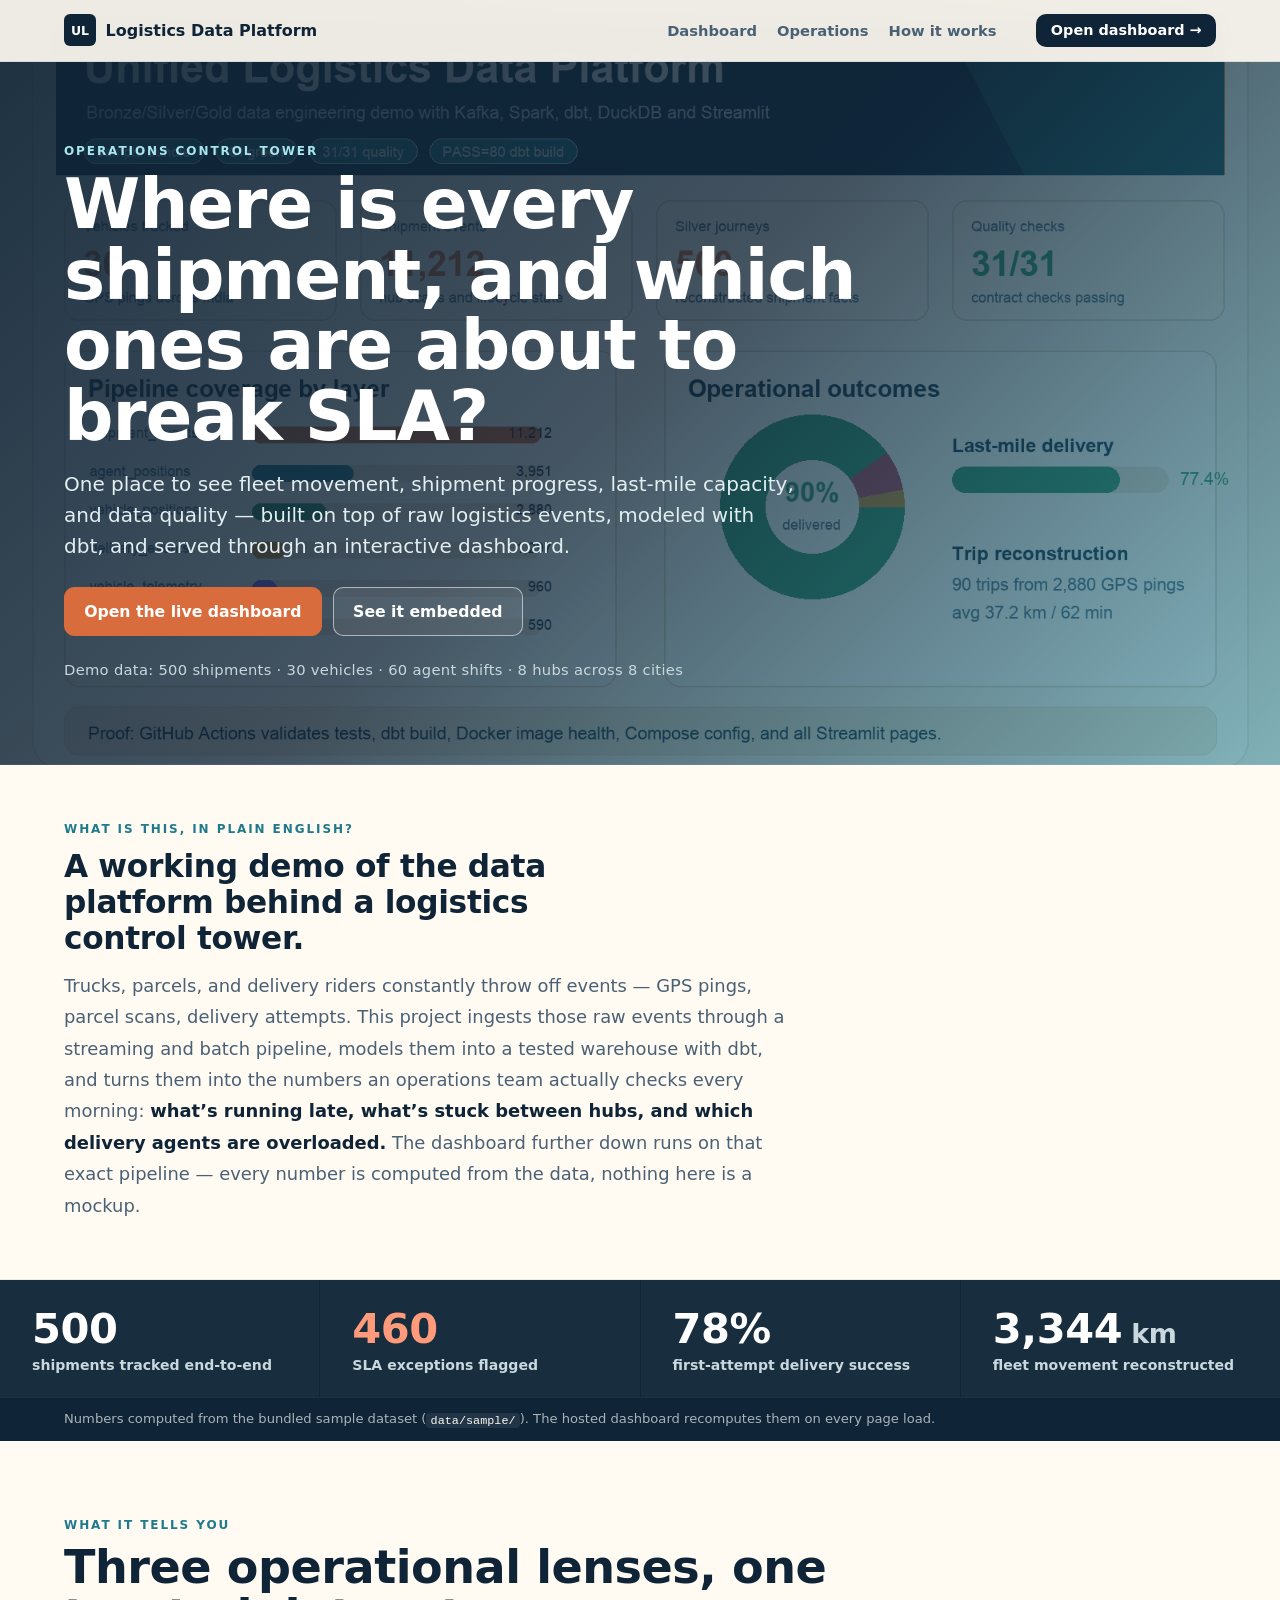
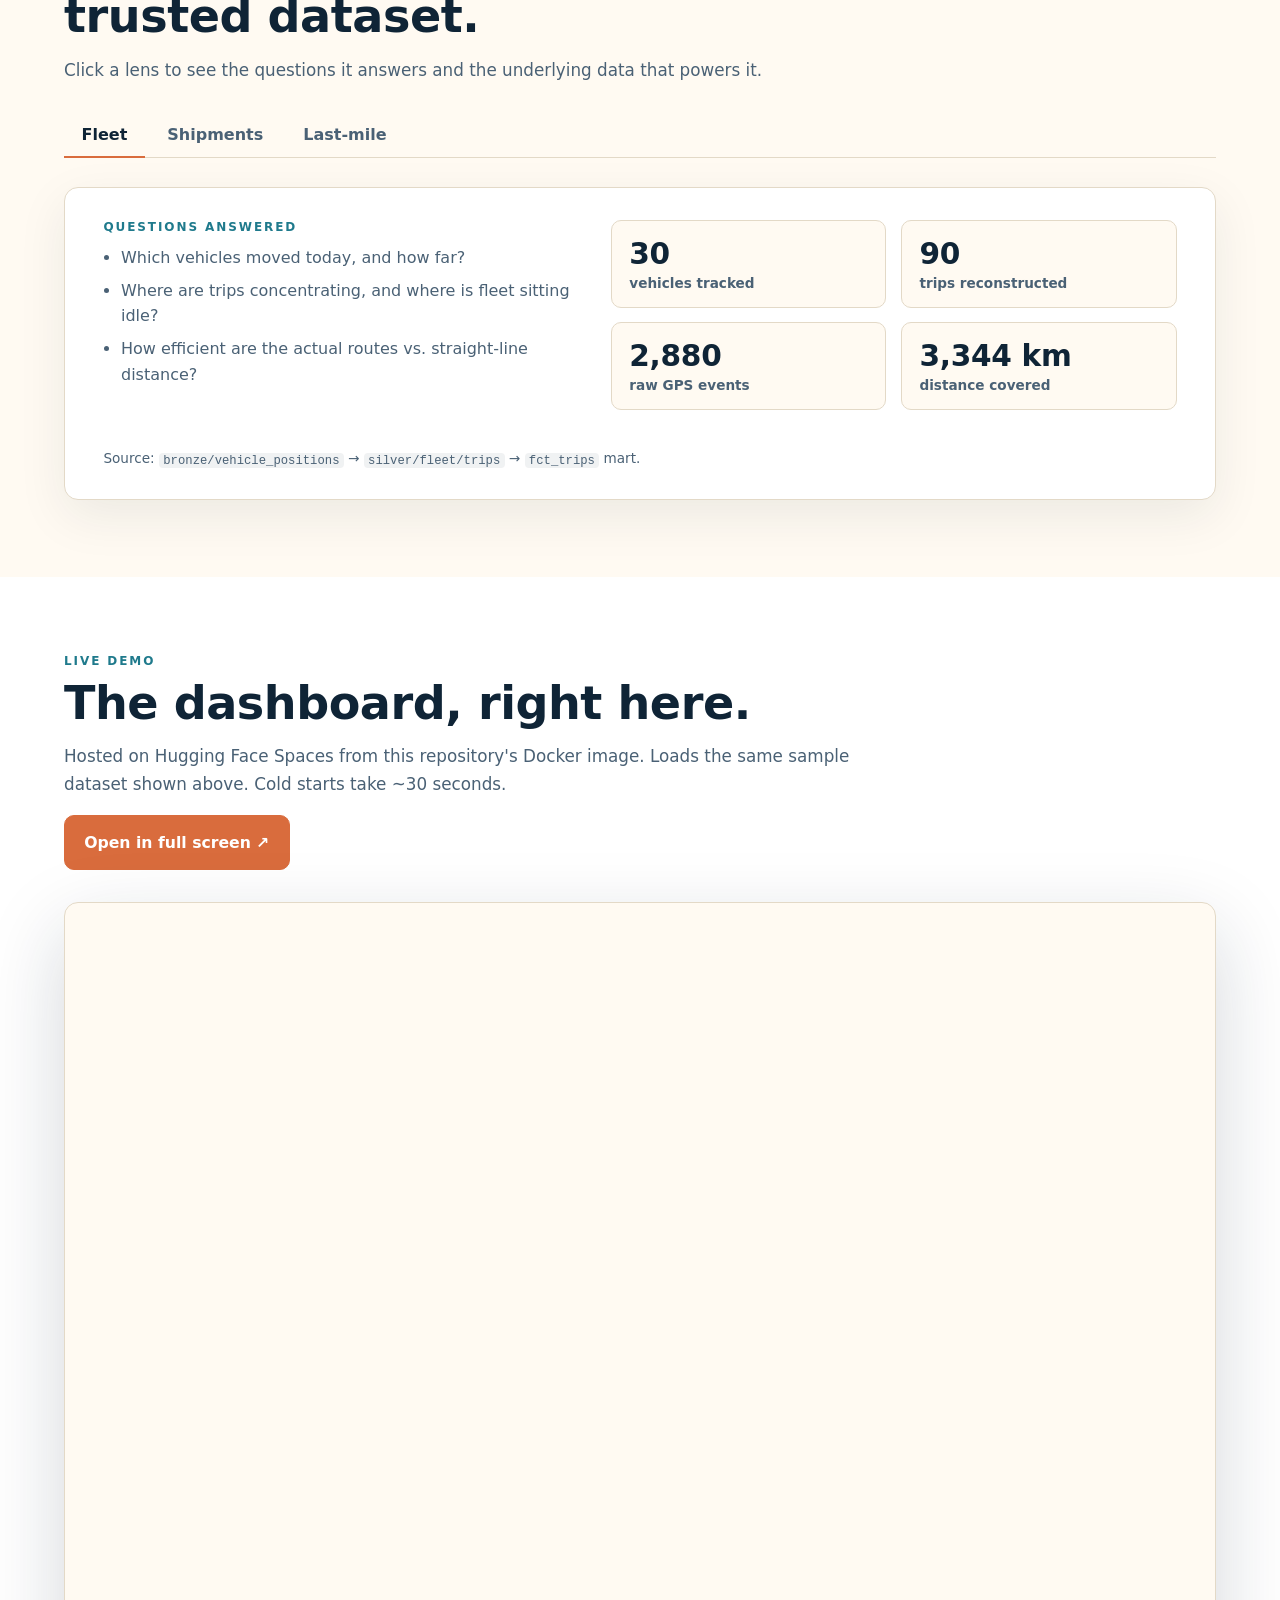
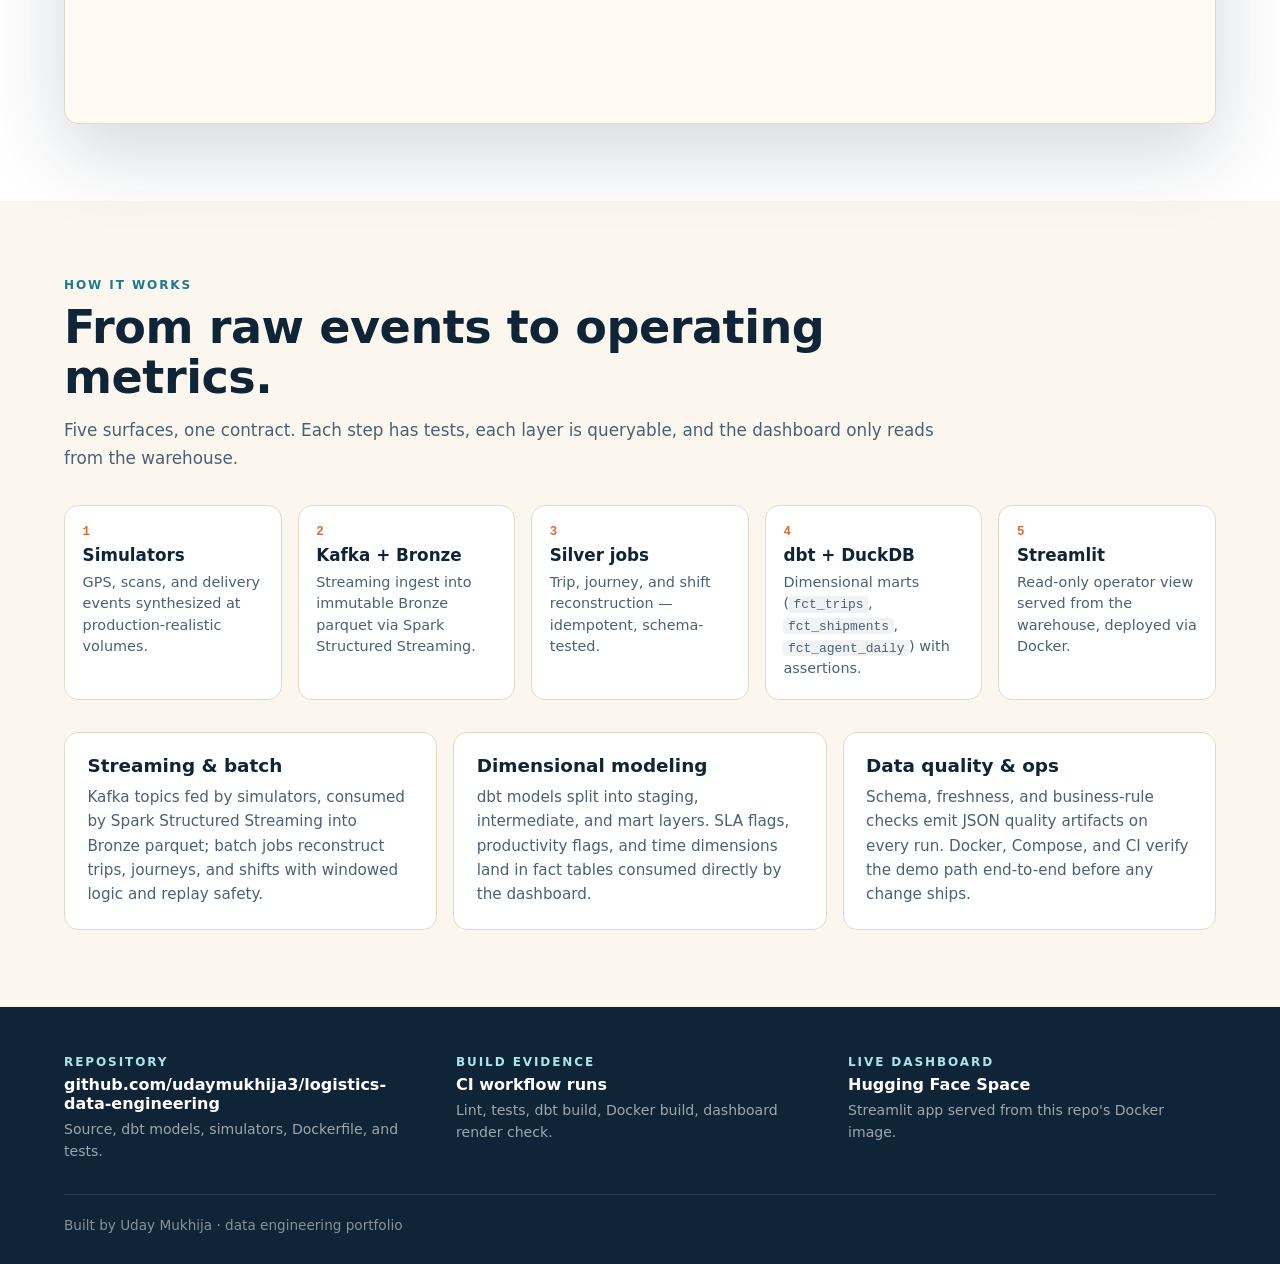
==== commit 11af3d90: "Add plain-English explainer band to landing page A jargon-free "What is this?" section right after t" ====
--- a/site/index.html
+++ b/site/index.html
@@ -50,6 +50,22 @@
         </div>
       </section>
 
+      <section class="explainer" aria-label="What this project is">
+        <p class="eyebrow">What is this, in plain English?</p>
+        <p class="explainer-lead">
+          A working demo of the data platform behind a logistics control tower.
+        </p>
+        <p class="explainer-body">
+          Trucks, parcels, and delivery riders constantly throw off events &mdash; GPS pings,
+          parcel scans, delivery attempts. This project ingests those raw events through a
+          streaming and batch pipeline, models them into a tested warehouse with dbt, and turns
+          them into the numbers an operations team actually checks every morning:
+          <strong>what&rsquo;s running late, what&rsquo;s stuck between hubs, and which delivery
+          agents are overloaded.</strong> The dashboard further down runs on that exact pipeline
+          &mdash; every number is computed from the data, nothing here is a mockup.
+        </p>
+      </section>
+
       <section class="proof-strip" id="operations" aria-label="Operational KPIs computed from the bundled demo data">
         <div>
           <span class="metric">500</span>
--- a/site/styles.css
+++ b/site/styles.css
@@ -235,6 +235,35 @@
   letter-spacing: 0.02em;
 }
 
+/* ============================== Explainer ============================== */
+
+.explainer {
+  background: var(--surface-warm);
+  border-bottom: 1px solid var(--line-soft);
+  padding: clamp(2.4rem, 5vw, 3.6rem) var(--container);
+}
+
+.explainer-lead {
+  color: var(--ink);
+  font-size: clamp(1.35rem, 2.6vw, 1.95rem);
+  font-weight: 800;
+  letter-spacing: -0.01em;
+  margin: 0 0 0.9rem;
+  max-width: 26ch;
+}
+
+.explainer-body {
+  color: var(--muted);
+  font-size: clamp(1rem, 1.4vw, 1.12rem);
+  line-height: 1.75;
+  margin: 0;
+  max-width: 64ch;
+}
+
+.explainer-body strong {
+  color: var(--ink);
+}
+
 /* ============================== Proof strip ============================== */
 
 .proof-strip {
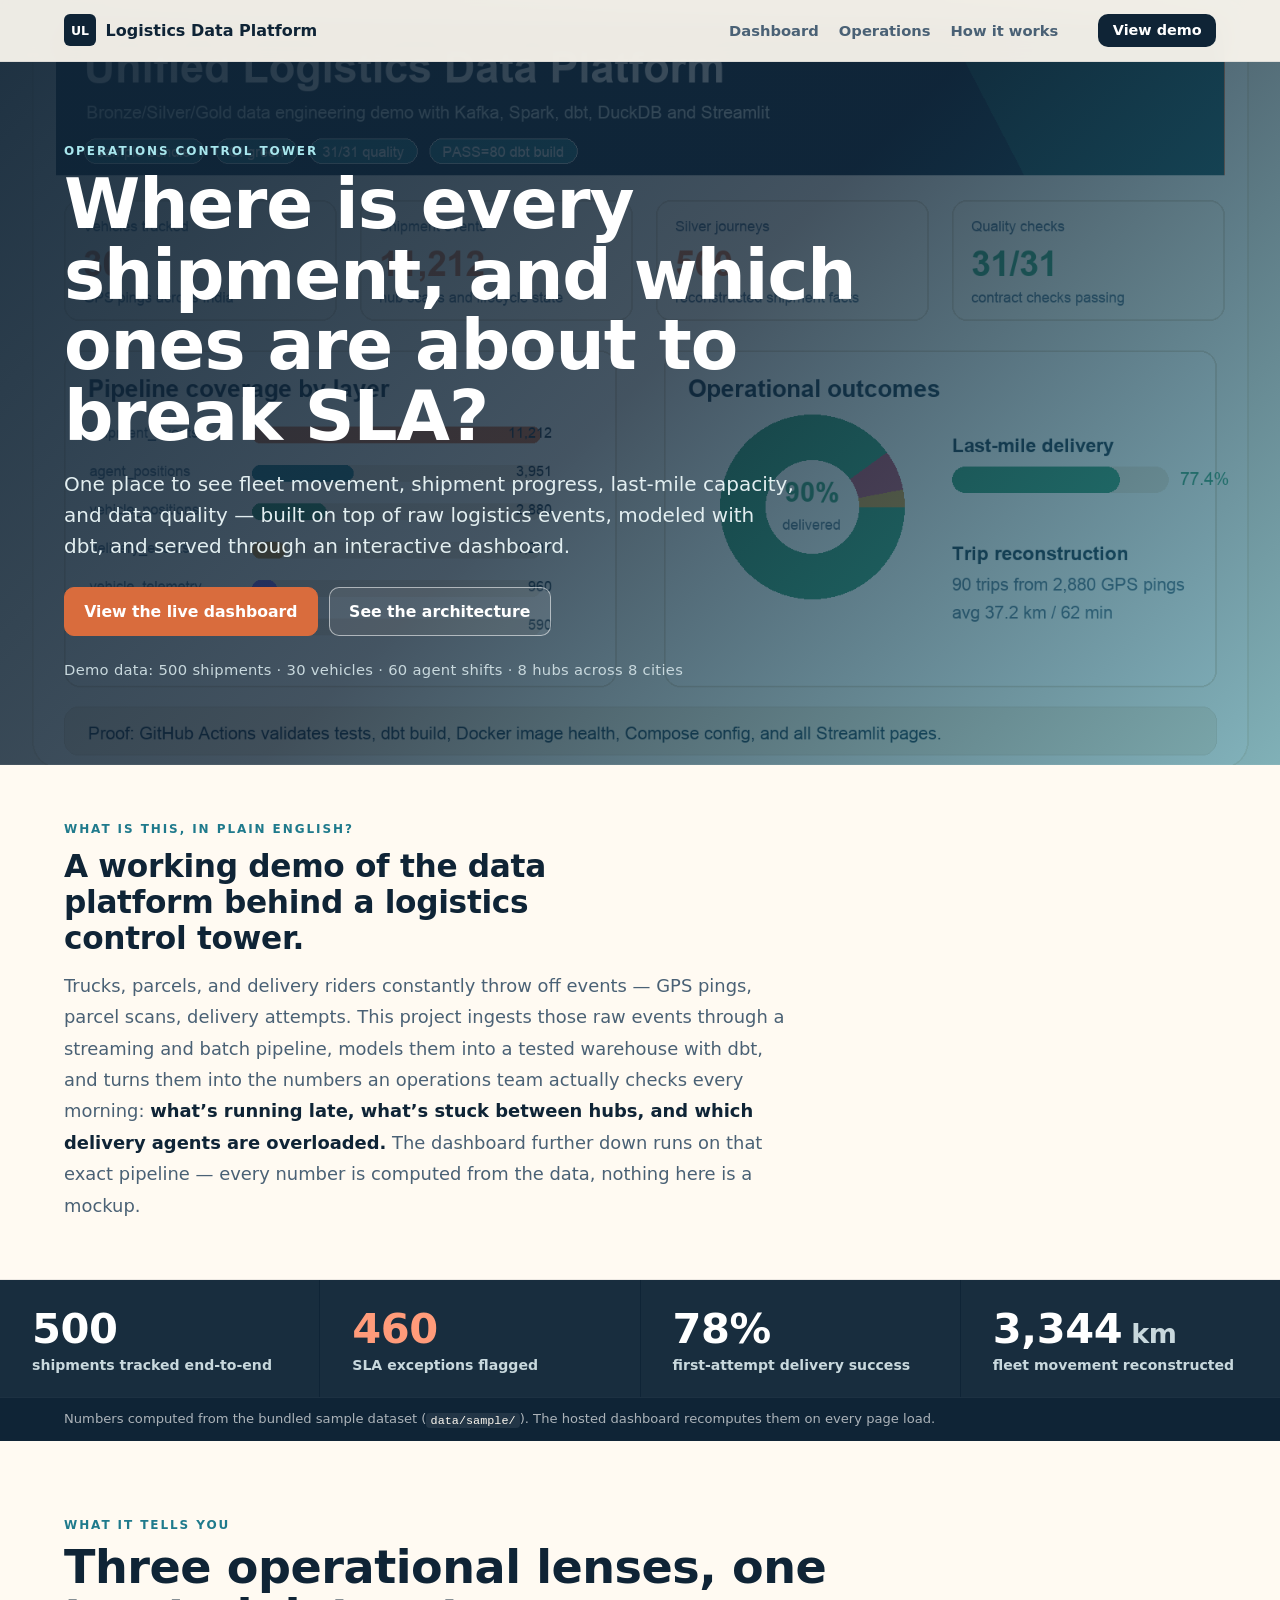
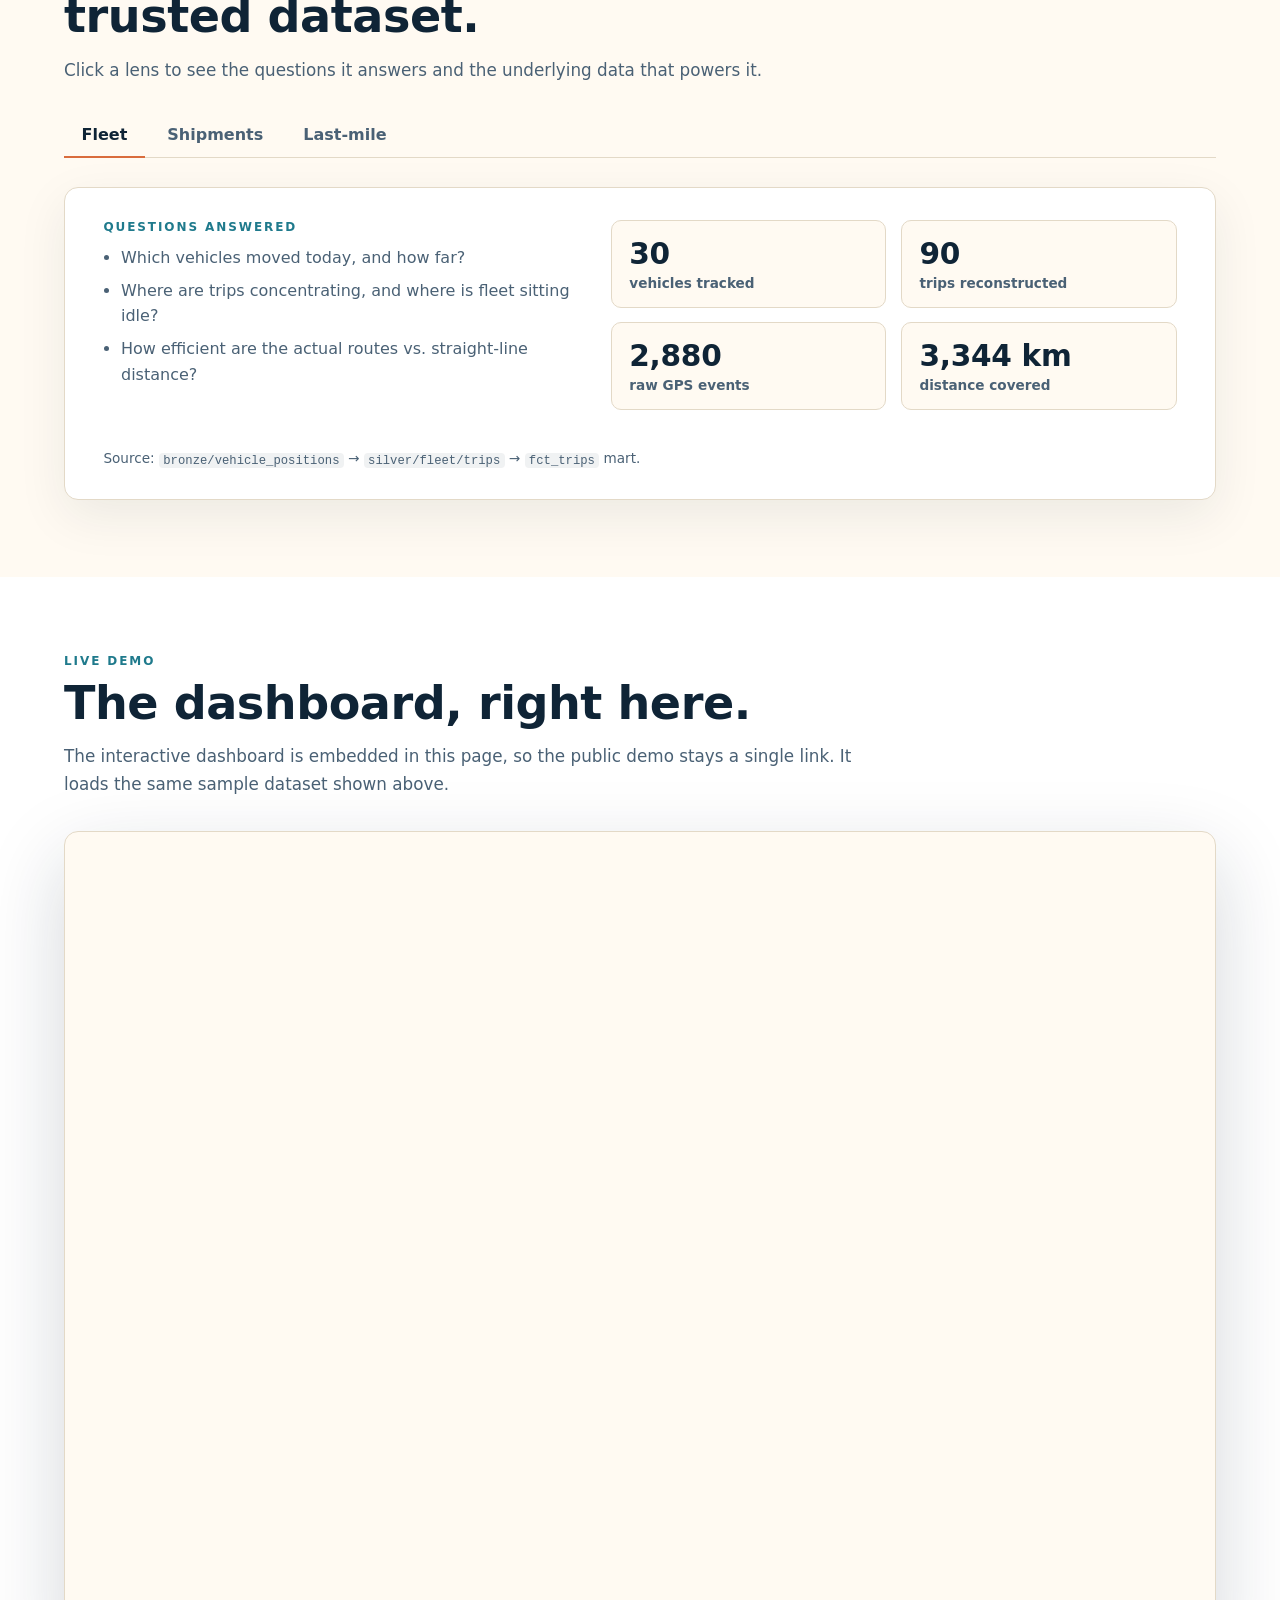
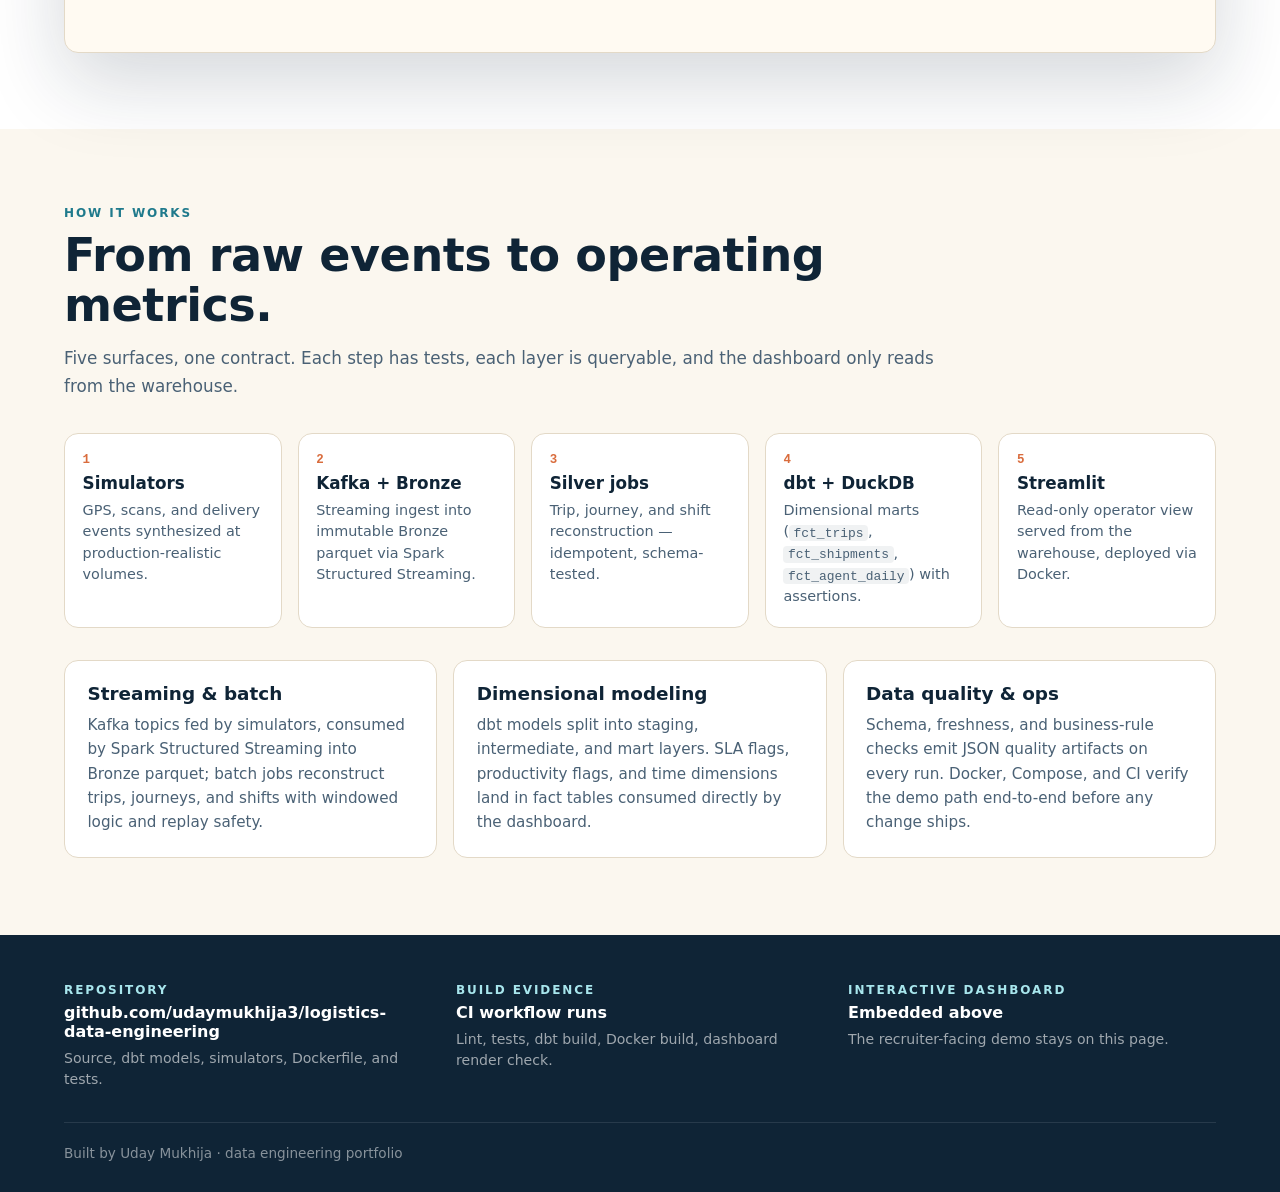
==== commit dfc3c9ed: "Clarify canonical recruiter demo link" ====
--- a/site/index.html
+++ b/site/index.html
@@ -8,6 +8,13 @@
       content="Unified Logistics Data Platform: a control-tower demo showing fleet movement, shipment SLAs, last-mile performance, and data quality computed from raw logistics events."
     />
     <title>Unified Logistics Data Platform</title>
+    <link rel="canonical" href="https://logistics-data-engineering.vercel.app/" />
+    <meta property="og:url" content="https://logistics-data-engineering.vercel.app/" />
+    <meta property="og:title" content="Unified Logistics Data Platform" />
+    <meta
+      property="og:description"
+      content="One recruiter-facing demo page for the logistics data platform, with the live dashboard embedded."
+    />
     <link rel="stylesheet" href="styles.css" />
   </head>
   <body>
@@ -21,8 +28,8 @@
         <a href="#operations">Operations</a>
         <a href="#how">How it works</a>
       </nav>
-      <a class="header-cta" href="https://huggingface.co/spaces/umukhija/logistics-data-platform" target="_blank" rel="noopener">
-        Open dashboard →
+      <a class="header-cta" href="#dashboard">
+        View demo
       </a>
     </header>
 
@@ -37,11 +44,11 @@
             and served through an interactive dashboard.
           </p>
           <div class="hero-actions" aria-label="Primary actions">
-            <a class="button primary" href="https://huggingface.co/spaces/umukhija/logistics-data-platform" target="_blank" rel="noopener">
-              Open the live dashboard
-            </a>
-            <a class="button ghost" href="#dashboard">
-              See it embedded
+            <a class="button primary" href="#dashboard">
+              View the live dashboard
+            </a>
+            <a class="button ghost" href="#how">
+              See the architecture
             </a>
           </div>
           <p class="hero-meta">
@@ -174,13 +181,8 @@
           <p class="eyebrow">Live demo</p>
           <h2>The dashboard, right here.</h2>
           <p>
-            Hosted on Hugging Face Spaces from this repository's Docker image. Loads the
-            same sample dataset shown above. Cold starts take ~30 seconds.
-          </p>
-          <p class="embed-actions">
-            <a class="button primary" href="https://huggingface.co/spaces/umukhija/logistics-data-platform" target="_blank" rel="noopener">
-              Open in full screen ↗
-            </a>
+            The interactive dashboard is embedded in this page, so the public demo
+            stays a single link. It loads the same sample dataset shown above.
           </p>
         </div>
         <div class="embed-frame">
@@ -264,11 +266,11 @@
             <p class="footer-note">Lint, tests, dbt build, Docker build, dashboard render check.</p>
           </div>
           <div>
-            <p class="eyebrow">Live dashboard</p>
-            <a href="https://huggingface.co/spaces/umukhija/logistics-data-platform" target="_blank" rel="noopener">
-              Hugging Face Space
-            </a>
-            <p class="footer-note">Streamlit app served from this repo's Docker image.</p>
+            <p class="eyebrow">Interactive dashboard</p>
+            <a href="#dashboard">
+              Embedded above
+            </a>
+            <p class="footer-note">The recruiter-facing demo stays on this page.</p>
           </div>
         </div>
         <p class="footer-credit">Built by Uday Mukhija &middot; data engineering portfolio</p>
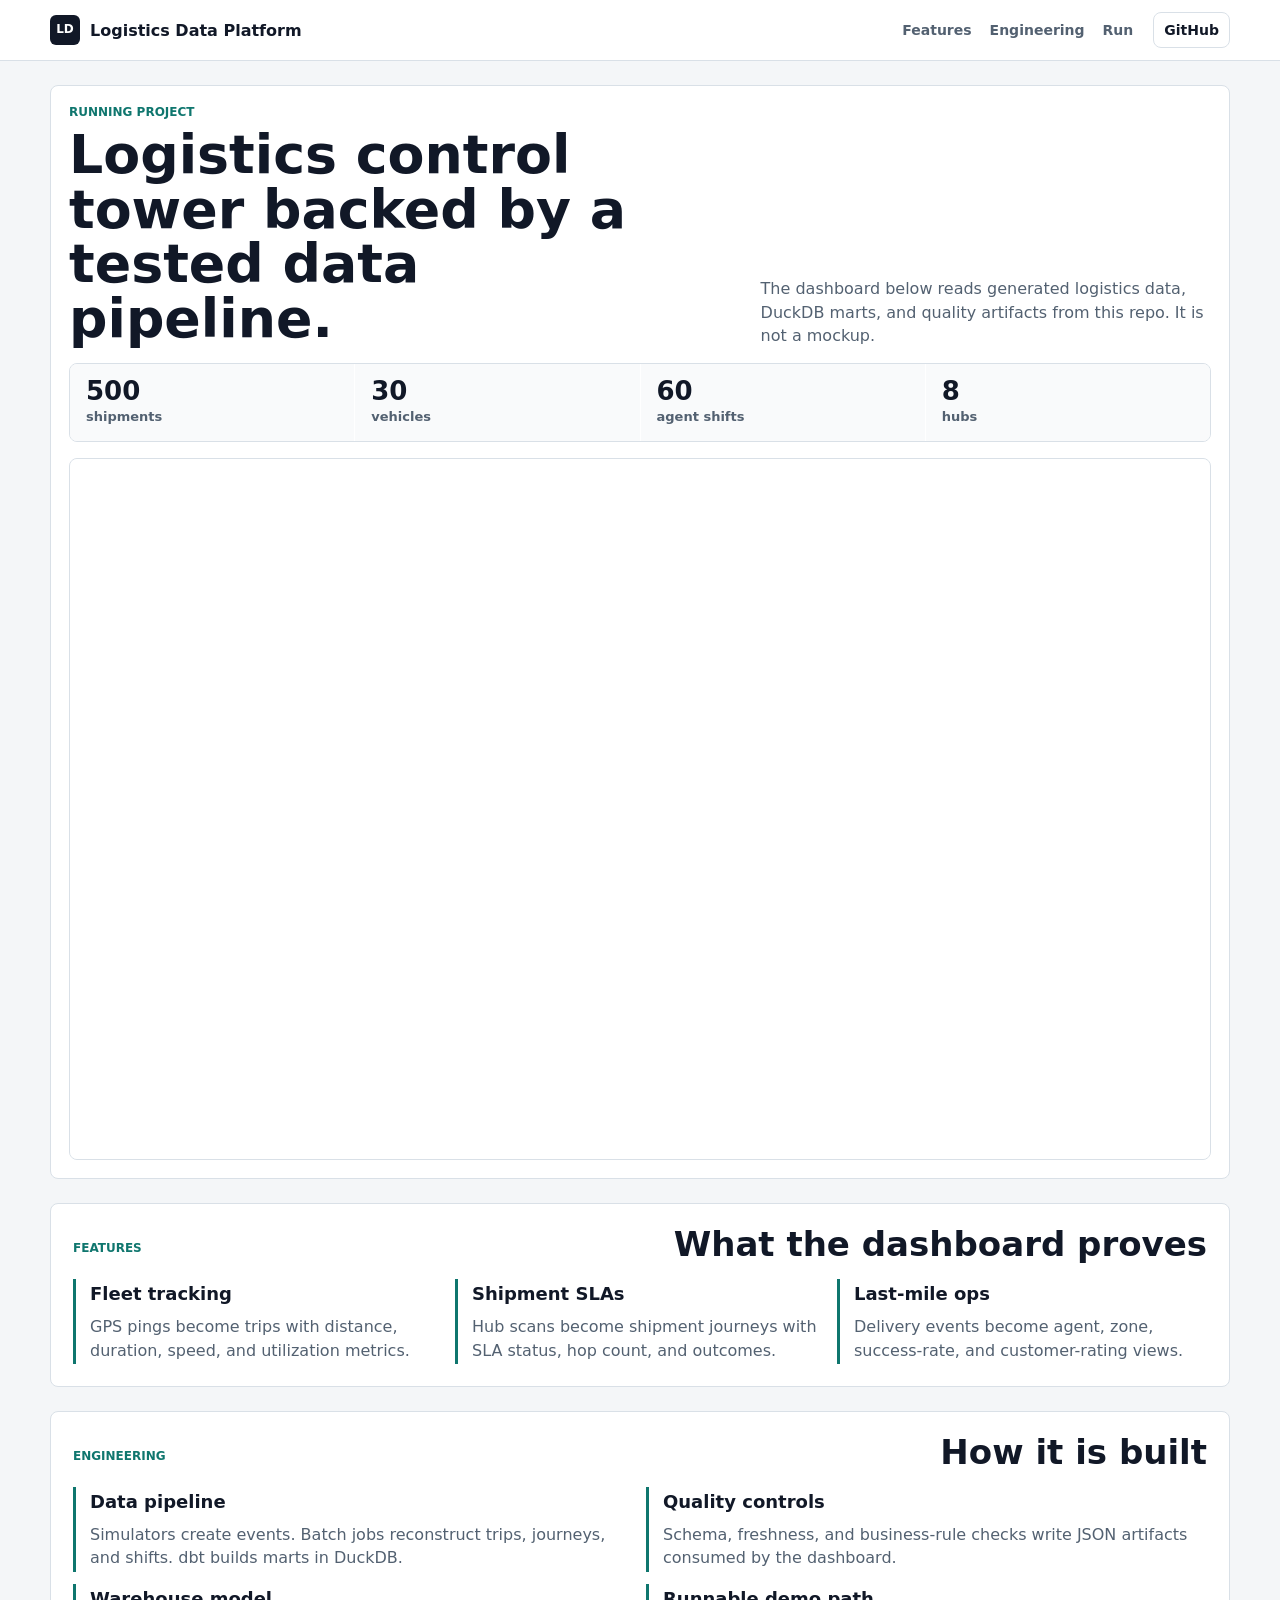
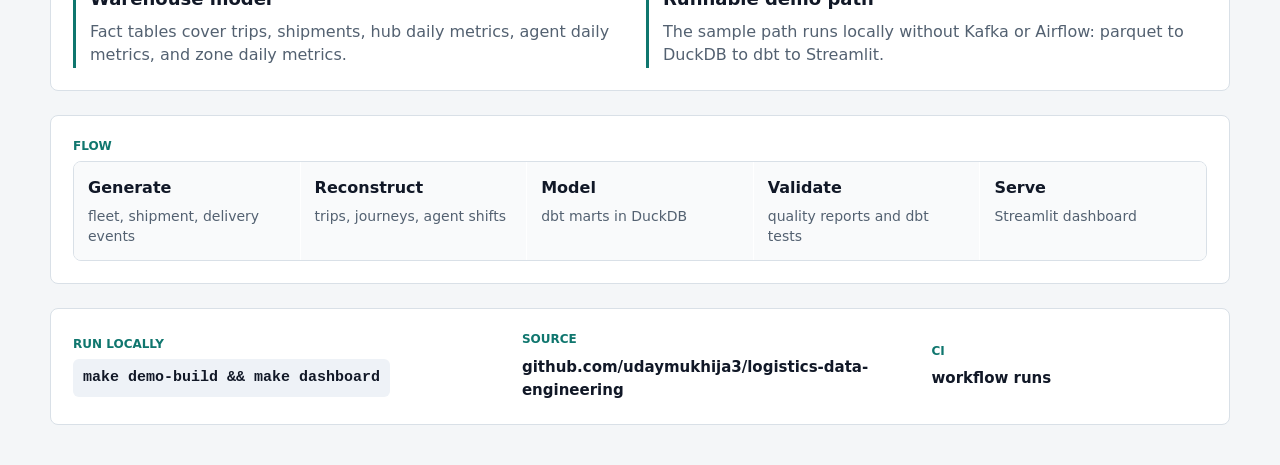
==== commit 0e969aea: "Make recruiter demo concise and runnable" ====
--- a/site/index.html
+++ b/site/index.html
@@ -5,296 +5,151 @@
     <meta name="viewport" content="width=device-width, initial-scale=1" />
     <meta
       name="description"
-      content="Unified Logistics Data Platform: a control-tower demo showing fleet movement, shipment SLAs, last-mile performance, and data quality computed from raw logistics events."
+      content="Running logistics data platform demo: Streamlit dashboard, dbt marts, quality checks, and sample logistics data."
     />
-    <title>Unified Logistics Data Platform</title>
+    <title>Logistics Data Platform</title>
     <link rel="canonical" href="https://logistics-data-engineering.vercel.app/" />
     <meta property="og:url" content="https://logistics-data-engineering.vercel.app/" />
-    <meta property="og:title" content="Unified Logistics Data Platform" />
+    <meta property="og:title" content="Logistics Data Platform" />
     <meta
       property="og:description"
-      content="One recruiter-facing demo page for the logistics data platform, with the live dashboard embedded."
+      content="Running demo with concise feature and engineering notes."
     />
-    <link rel="stylesheet" href="styles.css" />
+    <link rel="stylesheet" href="styles.css?v=20260601-compact3" />
   </head>
   <body>
-    <header class="site-header">
-      <a class="brand" href="#top" aria-label="Unified Logistics Data Platform home">
-        <span class="brand-mark">UL</span>
+    <header class="topbar">
+      <a class="brand" href="#dashboard" aria-label="Logistics Data Platform">
+        <span class="brand-mark">LD</span>
         <span>Logistics Data Platform</span>
       </a>
-      <nav aria-label="Primary navigation">
-        <a href="#dashboard">Dashboard</a>
-        <a href="#operations">Operations</a>
-        <a href="#how">How it works</a>
+      <nav aria-label="Sections">
+        <a href="#features">Features</a>
+        <a href="#engineering">Engineering</a>
+        <a href="#run">Run</a>
       </nav>
-      <a class="header-cta" href="#dashboard">
-        View demo
+      <a class="repo-link" href="https://github.com/udaymukhija3/logistics-data-engineering" target="_blank" rel="noopener">
+        GitHub
       </a>
     </header>
 
-    <main id="top">
-      <section class="hero" aria-label="Project overview">
-        <div class="hero-content">
-          <p class="eyebrow">Operations control tower</p>
-          <h1>Where is every shipment, and which ones are about to break SLA?</h1>
-          <p class="hero-copy">
-            One place to see fleet movement, shipment progress, last-mile capacity, and
-            data quality &mdash; built on top of raw logistics events, modeled with dbt,
-            and served through an interactive dashboard.
-          </p>
-          <div class="hero-actions" aria-label="Primary actions">
-            <a class="button primary" href="#dashboard">
-              View the live dashboard
-            </a>
-            <a class="button ghost" href="#how">
-              See the architecture
-            </a>
+    <main>
+      <section class="dashboard-shell" id="dashboard" aria-label="Running dashboard">
+        <div class="intro">
+          <div>
+            <p class="kicker">Running project</p>
+            <h1>Logistics control tower backed by a tested data pipeline.</h1>
           </div>
-          <p class="hero-meta">
-            Demo data: 500 shipments &middot; 30 vehicles &middot; 60 agent shifts &middot; 8 hubs across 8 cities
-          </p>
-        </div>
-      </section>
-
-      <section class="explainer" aria-label="What this project is">
-        <p class="eyebrow">What is this, in plain English?</p>
-        <p class="explainer-lead">
-          A working demo of the data platform behind a logistics control tower.
-        </p>
-        <p class="explainer-body">
-          Trucks, parcels, and delivery riders constantly throw off events &mdash; GPS pings,
-          parcel scans, delivery attempts. This project ingests those raw events through a
-          streaming and batch pipeline, models them into a tested warehouse with dbt, and turns
-          them into the numbers an operations team actually checks every morning:
-          <strong>what&rsquo;s running late, what&rsquo;s stuck between hubs, and which delivery
-          agents are overloaded.</strong> The dashboard further down runs on that exact pipeline
-          &mdash; every number is computed from the data, nothing here is a mockup.
-        </p>
-      </section>
-
-      <section class="proof-strip" id="operations" aria-label="Operational KPIs computed from the bundled demo data">
-        <div>
-          <span class="metric">500</span>
-          <span class="label">shipments tracked end-to-end</span>
-        </div>
-        <div class="alert">
-          <span class="metric">460</span>
-          <span class="label">SLA exceptions flagged</span>
-        </div>
-        <div>
-          <span class="metric">78%</span>
-          <span class="label">first-attempt delivery success</span>
-        </div>
-        <div>
-          <span class="metric">3,344<span class="unit">&nbsp;km</span></span>
-          <span class="label">fleet movement reconstructed</span>
-        </div>
-      </section>
-
-      <p class="proof-footnote">
-        Numbers computed from the bundled sample dataset (<code>data/sample/</code>). The hosted
-        dashboard recomputes them on every page load.
-      </p>
-
-      <section class="section domain-section" aria-label="Operational domains">
-        <div class="section-copy compact">
-          <p class="eyebrow">What it tells you</p>
-          <h2>Three operational lenses, one trusted dataset.</h2>
           <p>
-            Click a lens to see the questions it answers and the underlying data that
-            powers it.
+            The dashboard below reads generated logistics data, DuckDB marts, and quality
+            artifacts from this repo. It is not a mockup.
           </p>
         </div>
 
-        <div class="lens-tabs" role="tablist">
-          <button class="lens-tab is-active" role="tab" aria-selected="true" data-lens="fleet">Fleet</button>
-          <button class="lens-tab" role="tab" aria-selected="false" data-lens="shipments">Shipments</button>
-          <button class="lens-tab" role="tab" aria-selected="false" data-lens="lastmile">Last-mile</button>
+        <div class="metrics" aria-label="Demo facts">
+          <div><strong>500</strong><span>shipments</span></div>
+          <div><strong>30</strong><span>vehicles</span></div>
+          <div><strong>60</strong><span>agent shifts</span></div>
+          <div><strong>8</strong><span>hubs</span></div>
         </div>
 
-        <div class="lens-panels">
-          <article class="lens-panel is-active" data-lens="fleet" role="tabpanel">
-            <div class="lens-questions">
-              <p class="eyebrow">Questions answered</p>
-              <ul>
-                <li>Which vehicles moved today, and how far?</li>
-                <li>Where are trips concentrating, and where is fleet sitting idle?</li>
-                <li>How efficient are the actual routes vs. straight-line distance?</li>
-              </ul>
-            </div>
-            <div class="lens-stats">
-              <div><span class="lens-stat">30</span><span class="lens-label">vehicles tracked</span></div>
-              <div><span class="lens-stat">90</span><span class="lens-label">trips reconstructed</span></div>
-              <div><span class="lens-stat">2,880</span><span class="lens-label">raw GPS events</span></div>
-              <div><span class="lens-stat">3,344&nbsp;km</span><span class="lens-label">distance covered</span></div>
-            </div>
-            <p class="lens-source">
-              Source: <code>bronze/vehicle_positions</code> &rarr; <code>silver/fleet/trips</code> &rarr; <code>fct_trips</code> mart.
-            </p>
-          </article>
-
-          <article class="lens-panel" data-lens="shipments" role="tabpanel">
-            <div class="lens-questions">
-              <p class="eyebrow">Questions answered</p>
-              <ul>
-                <li>Which shipments are at risk of breaching SLA right now?</li>
-                <li>Where are shipments getting stuck between hubs?</li>
-                <li>What is the typical journey duration by lane?</li>
-              </ul>
-            </div>
-            <div class="lens-stats">
-              <div><span class="lens-stat">500</span><span class="lens-label">journeys reconstructed</span></div>
-              <div><span class="lens-stat">460</span><span class="lens-label">SLA exceptions</span></div>
-              <div><span class="lens-stat">11,212</span><span class="lens-label">raw scan events</span></div>
-              <div><span class="lens-stat">8</span><span class="lens-label">hubs covered</span></div>
-            </div>
-            <p class="lens-source">
-              Source: <code>bronze/shipment_events</code> &rarr; <code>silver/shipment/journeys</code> &rarr; <code>fct_shipments</code> mart with SLA flags.
-            </p>
-          </article>
-
-          <article class="lens-panel" data-lens="lastmile" role="tabpanel">
-            <div class="lens-questions">
-              <p class="eyebrow">Questions answered</p>
-              <ul>
-                <li>Which delivery agents are over- or under-utilized?</li>
-                <li>What is first-attempt success per agent / zone?</li>
-                <li>Where are repeat failures concentrated?</li>
-              </ul>
-            </div>
-            <div class="lens-stats">
-              <div><span class="lens-stat">60</span><span class="lens-label">agent shifts</span></div>
-              <div><span class="lens-stat">1,221</span><span class="lens-label">delivery attempts</span></div>
-              <div><span class="lens-stat">78%</span><span class="lens-label">first-attempt success</span></div>
-              <div><span class="lens-stat">3.99 / 5</span><span class="lens-label">avg customer rating</span></div>
-            </div>
-            <p class="lens-source">
-              Source: <code>bronze/delivery_events</code> &rarr; <code>silver/delivery/agent_shifts</code> &rarr; <code>fct_agent_daily</code> mart.
-            </p>
-          </article>
-        </div>
-      </section>
-
-      <section class="section embed-section" id="dashboard" aria-label="Embedded live dashboard">
-        <div class="section-copy">
-          <p class="eyebrow">Live demo</p>
-          <h2>The dashboard, right here.</h2>
-          <p>
-            The interactive dashboard is embedded in this page, so the public demo
-            stays a single link. It loads the same sample dataset shown above.
-          </p>
-        </div>
-        <div class="embed-frame">
+        <div class="frame">
+          <img
+            class="dashboard-preview"
+            src="assets/dashboard-preview.png"
+            alt="Logistics dashboard preview"
+          />
           <iframe
-            title="Logistics Data Platform &mdash; live dashboard"
+            title="Logistics Data Platform dashboard"
             src="https://umukhija-logistics-data-platform.hf.space"
-            loading="lazy"
+            loading="eager"
             allow="fullscreen"
           ></iframe>
         </div>
       </section>
 
-      <section class="section how-section" id="how" aria-label="How it is built">
-        <div class="section-copy compact">
-          <p class="eyebrow">How it works</p>
-          <h2>From raw events to operating metrics.</h2>
-          <p>
-            Five surfaces, one contract. Each step has tests, each layer is queryable,
-            and the dashboard only reads from the warehouse.
-          </p>
+      <section class="split" id="features" aria-label="Project features">
+        <div class="section-head">
+          <p class="kicker">Features</p>
+          <h2>What the dashboard proves</h2>
         </div>
-
-        <div class="flow" aria-label="Data flow">
-          <div class="flow-node">
-            <span class="flow-step">1</span>
-            <strong>Simulators</strong>
-            <span>GPS, scans, and delivery events synthesized at production-realistic volumes.</span>
-          </div>
-          <div class="flow-node">
-            <span class="flow-step">2</span>
-            <strong>Kafka + Bronze</strong>
-            <span>Streaming ingest into immutable Bronze parquet via Spark Structured Streaming.</span>
-          </div>
-          <div class="flow-node">
-            <span class="flow-step">3</span>
-            <strong>Silver jobs</strong>
-            <span>Trip, journey, and shift reconstruction &mdash; idempotent, schema-tested.</span>
-          </div>
-          <div class="flow-node">
-            <span class="flow-step">4</span>
-            <strong>dbt + DuckDB</strong>
-            <span>Dimensional marts (<code>fct_trips</code>, <code>fct_shipments</code>, <code>fct_agent_daily</code>) with assertions.</span>
-          </div>
-          <div class="flow-node">
-            <span class="flow-step">5</span>
-            <strong>Streamlit</strong>
-            <span>Read-only operator view served from the warehouse, deployed via Docker.</span>
-          </div>
-        </div>
-
-        <div class="capability-grid">
+        <div class="grid three">
           <article>
-            <h3>Streaming &amp; batch</h3>
-            <p>Kafka topics fed by simulators, consumed by Spark Structured Streaming into Bronze parquet; batch jobs reconstruct trips, journeys, and shifts with windowed logic and replay safety.</p>
+            <h3>Fleet tracking</h3>
+            <p>GPS pings become trips with distance, duration, speed, and utilization metrics.</p>
           </article>
           <article>
-            <h3>Dimensional modeling</h3>
-            <p>dbt models split into staging, intermediate, and mart layers. SLA flags, productivity flags, and time dimensions land in fact tables consumed directly by the dashboard.</p>
+            <h3>Shipment SLAs</h3>
+            <p>Hub scans become shipment journeys with SLA status, hop count, and outcomes.</p>
           </article>
           <article>
-            <h3>Data quality &amp; ops</h3>
-            <p>Schema, freshness, and business-rule checks emit JSON quality artifacts on every run. Docker, Compose, and CI verify the demo path end-to-end before any change ships.</p>
+            <h3>Last-mile ops</h3>
+            <p>Delivery events become agent, zone, success-rate, and customer-rating views.</p>
           </article>
         </div>
       </section>
 
-      <footer class="site-footer">
-        <div class="footer-grid">
-          <div>
-            <p class="eyebrow">Repository</p>
-            <a href="https://github.com/udaymukhija3/logistics-data-engineering" target="_blank" rel="noopener">
-              github.com/udaymukhija3/logistics-data-engineering
-            </a>
-            <p class="footer-note">Source, dbt models, simulators, Dockerfile, and tests.</p>
-          </div>
-          <div>
-            <p class="eyebrow">Build evidence</p>
-            <a href="https://github.com/udaymukhija3/logistics-data-engineering/actions/workflows/ci.yml?query=branch%3Amain" target="_blank" rel="noopener">
-              CI workflow runs
-            </a>
-            <p class="footer-note">Lint, tests, dbt build, Docker build, dashboard render check.</p>
-          </div>
-          <div>
-            <p class="eyebrow">Interactive dashboard</p>
-            <a href="#dashboard">
-              Embedded above
-            </a>
-            <p class="footer-note">The recruiter-facing demo stays on this page.</p>
-          </div>
+      <section class="split" id="engineering" aria-label="Engineering implementation">
+        <div class="section-head">
+          <p class="kicker">Engineering</p>
+          <h2>How it is built</h2>
         </div>
-        <p class="footer-credit">Built by Uday Mukhija &middot; data engineering portfolio</p>
-      </footer>
+        <div class="grid two">
+          <article>
+            <h3>Data pipeline</h3>
+            <p>Simulators create events. Batch jobs reconstruct trips, journeys, and shifts. dbt builds marts in DuckDB.</p>
+          </article>
+          <article>
+            <h3>Quality controls</h3>
+            <p>Schema, freshness, and business-rule checks write JSON artifacts consumed by the dashboard.</p>
+          </article>
+          <article>
+            <h3>Warehouse model</h3>
+            <p>Fact tables cover trips, shipments, hub daily metrics, agent daily metrics, and zone daily metrics.</p>
+          </article>
+          <article>
+            <h3>Runnable demo path</h3>
+            <p>The sample path runs locally without Kafka or Airflow: parquet to DuckDB to dbt to Streamlit.</p>
+          </article>
+        </div>
+      </section>
+
+      <section class="flow-section" aria-label="Data flow">
+        <p class="kicker">Flow</p>
+        <ol class="flow">
+          <li><strong>Generate</strong><span>fleet, shipment, delivery events</span></li>
+          <li><strong>Reconstruct</strong><span>trips, journeys, agent shifts</span></li>
+          <li><strong>Model</strong><span>dbt marts in DuckDB</span></li>
+          <li><strong>Validate</strong><span>quality reports and dbt tests</span></li>
+          <li><strong>Serve</strong><span>Streamlit dashboard</span></li>
+        </ol>
+      </section>
+
+      <section class="run-strip" id="run" aria-label="Run commands">
+        <div>
+          <p class="kicker">Run locally</p>
+          <code>make demo-build &amp;&amp; make dashboard</code>
+        </div>
+        <div>
+          <p class="kicker">Source</p>
+          <a href="https://github.com/udaymukhija3/logistics-data-engineering" target="_blank" rel="noopener">
+            github.com/udaymukhija3/logistics-data-engineering
+          </a>
+        </div>
+        <div>
+          <p class="kicker">CI</p>
+          <a href="https://github.com/udaymukhija3/logistics-data-engineering/actions/workflows/ci.yml?query=branch%3Amain" target="_blank" rel="noopener">
+            workflow runs
+          </a>
+        </div>
+      </section>
     </main>
-
     <script>
-      (function () {
-        var tabs = document.querySelectorAll('.lens-tab');
-        var panels = document.querySelectorAll('.lens-panel');
-        tabs.forEach(function (tab) {
-          tab.addEventListener('click', function () {
-            var lens = tab.getAttribute('data-lens');
-            tabs.forEach(function (t) {
-              var active = t === tab;
-              t.classList.toggle('is-active', active);
-              t.setAttribute('aria-selected', active ? 'true' : 'false');
-            });
-            panels.forEach(function (p) {
-              p.classList.toggle('is-active', p.getAttribute('data-lens') === lens);
-            });
-          });
+      document.querySelectorAll(".frame iframe").forEach(function (frame) {
+        frame.addEventListener("load", function () {
+          frame.closest(".frame").classList.add("is-loaded");
         });
-      })();
+      });
     </script>
   </body>
 </html>
--- a/site/styles.css
+++ b/site/styles.css
@@ -1,23 +1,14 @@
 :root {
-  --ink: #0f2436;
-  --ink-soft: #1c3a55;
-  --muted: #4a6175;
-  --paper: #fbf7ef;
-  --surface: #ffffff;
-  --surface-warm: #fffaf2;
-  --line: #e3d9c7;
-  --line-soft: rgba(15, 36, 54, 0.08);
-  --accent: #d96c3d;
-  --accent-deep: #b1542d;
-  --teal: #1f7a8c;
-  --green: #2d936c;
-  --gold: #d08c2f;
-  --alert: #b8405e;
-  --radius: 10px;
-  --radius-lg: 14px;
-  --shadow-soft: 0 16px 50px rgba(15, 36, 54, 0.08);
-  --shadow-deep: 0 28px 80px rgba(15, 36, 54, 0.18);
-  --container: clamp(1.25rem, 5vw, 5.5rem);
+  --bg: #f4f6f8;
+  --panel: #ffffff;
+  --ink: #111827;
+  --muted: #536171;
+  --line: #d9e0e7;
+  --accent: #0f766e;
+  --accent-dark: #134e4a;
+  --warn: #b45309;
+  --radius: 8px;
+  --container: min(1180px, calc(100vw - 32px));
 }
 
 * {
@@ -30,12 +21,11 @@
 
 body {
   margin: 0;
-  background: var(--paper);
+  background: var(--bg);
   color: var(--ink);
   font-family:
     Inter, ui-sans-serif, system-ui, -apple-system, BlinkMacSystemFont, "Segoe UI", sans-serif;
-  -webkit-font-smoothing: antialiased;
-  overflow-x: hidden;
+  line-height: 1.45;
 }
 
 a {
@@ -43,613 +33,335 @@
   text-decoration: none;
 }
 
-code {
-  font-family: ui-monospace, SFMono-Regular, Menlo, Consolas, monospace;
-  font-size: 0.9em;
-  background: rgba(15, 36, 54, 0.06);
-  padding: 0.05em 0.35em;
-  border-radius: 4px;
-}
-
-/* ============================== Header ============================== */
-
-.site-header {
+.topbar {
   align-items: center;
-  background: rgba(251, 247, 239, 0.94);
-  backdrop-filter: blur(10px);
-  border-bottom: 1px solid var(--line-soft);
+  background: rgba(255, 255, 255, 0.94);
+  border-bottom: 1px solid var(--line);
   display: flex;
-  gap: 1.5rem;
+  gap: 20px;
   justify-content: space-between;
-  left: 0;
-  padding: 0.85rem var(--container);
-  position: fixed;
-  right: 0;
+  padding: 12px max(16px, calc((100vw - 1180px) / 2));
+  position: sticky;
   top: 0;
-  z-index: 20;
-}
-
-.brand {
+  z-index: 10;
+}
+
+.brand,
+.topbar nav {
   align-items: center;
   display: flex;
+}
+
+.brand {
   font-weight: 800;
-  gap: 0.6rem;
+  gap: 10px;
 }
 
 .brand-mark {
   align-items: center;
   background: var(--ink);
   border-radius: 6px;
-  color: #ffffff;
+  color: white;
   display: inline-flex;
-  font-size: 0.78rem;
-  height: 2rem;
+  font-size: 12px;
+  height: 30px;
   justify-content: center;
-  width: 2rem;
-}
-
-.site-header nav {
-  align-items: center;
-  display: flex;
-  gap: 1.25rem;
+  width: 30px;
+}
+
+.topbar nav {
+  gap: 18px;
   margin-left: auto;
-  margin-right: 1rem;
-}
-
-.site-header nav a {
+}
+
+.topbar nav a,
+.repo-link {
   color: var(--muted);
-  font-size: 0.92rem;
-  font-weight: 600;
-  transition: color 0.15s;
-}
-
-.site-header nav a:hover {
+  font-size: 14px;
+  font-weight: 700;
+}
+
+.repo-link {
+  border: 1px solid var(--line);
+  border-radius: var(--radius);
   color: var(--ink);
-}
-
-.header-cta {
-  background: var(--ink);
-  border-radius: var(--radius);
-  color: #fff;
-  font-size: 0.9rem;
-  font-weight: 700;
-  padding: 0.55rem 0.9rem;
-  transition: background 0.15s;
-}
-
-.header-cta:hover {
-  background: var(--accent);
-}
-
-/* ============================== Hero ============================== */
-
-.hero {
+  padding: 7px 10px;
+}
+
+main {
+  display: grid;
+  gap: 24px;
+  margin: 0 auto;
+  padding: 24px 0 40px;
+  width: var(--container);
+}
+
+.dashboard-shell,
+.split,
+.flow-section,
+.run-strip {
+  background: var(--panel);
+  border: 1px solid var(--line);
+  border-radius: var(--radius);
+}
+
+.dashboard-shell {
+  display: grid;
+  gap: 16px;
+  padding: 18px;
+}
+
+.intro {
   align-items: end;
-  background:
-    linear-gradient(135deg, rgba(15, 36, 54, 0.94) 0%, rgba(15, 36, 54, 0.78) 50%, rgba(31, 122, 140, 0.55) 100%),
-    url("assets/dashboard-preview.png");
-  background-position: center;
-  background-size: cover;
-  display: flex;
-  min-height: 82vh;
-  padding: 9rem var(--container) 4.5rem;
-  position: relative;
-}
-
-.hero-content {
-  color: #ffffff;
-  max-width: 54rem;
-  position: relative;
-  width: 100%;
-  z-index: 1;
-}
-
-.eyebrow {
-  color: var(--teal);
-  font-size: 0.75rem;
-  font-weight: 800;
-  letter-spacing: 0.16em;
-  margin: 0 0 0.7rem;
+  display: grid;
+  gap: 16px;
+  grid-template-columns: minmax(0, 1.2fr) minmax(280px, 0.8fr);
+}
+
+.kicker {
+  color: var(--accent);
+  font-size: 12px;
+  font-weight: 900;
+  letter-spacing: 0;
+  margin: 0 0 6px;
   text-transform: uppercase;
 }
 
-.hero .eyebrow {
-  color: #a8e6ed;
-}
-
-h1, h2, h3, p {
+h1,
+h2,
+h3,
+p {
   margin-top: 0;
 }
 
 h1 {
-  font-size: clamp(2.3rem, 5.4vw, 4.6rem);
+  font-size: clamp(30px, 4.2vw, 54px);
+  letter-spacing: 0;
   line-height: 1.02;
-  letter-spacing: -0.015em;
-  margin-bottom: 1.1rem;
-  max-width: 22ch;
+  margin-bottom: 0;
+  max-width: 15ch;
 }
 
 h2 {
-  font-size: clamp(1.8rem, 3.6vw, 2.9rem);
-  line-height: 1.08;
-  letter-spacing: -0.01em;
-  margin-bottom: 0.9rem;
+  font-size: clamp(22px, 3vw, 34px);
+  letter-spacing: 0;
+  line-height: 1.1;
+  margin-bottom: 0;
 }
 
 h3 {
-  font-size: 1.15rem;
-  margin-bottom: 0.55rem;
-}
-
-.hero-copy {
-  color: #e2eef0;
-  font-size: clamp(1.05rem, 1.6vw, 1.25rem);
-  line-height: 1.55;
-  max-width: 46rem;
-}
-
-.hero-actions {
-  display: flex;
-  flex-wrap: wrap;
-  gap: 0.7rem;
-  margin-top: 1.6rem;
-}
-
-.button {
-  border: 1px solid rgba(255, 255, 255, 0.55);
-  border-radius: var(--radius);
-  color: #ffffff;
-  display: inline-flex;
-  font-size: 0.98rem;
-  font-weight: 700;
-  padding: 0.85rem 1.2rem;
-  transition: transform 0.15s, background 0.15s, border-color 0.15s;
-}
-
-.button:hover {
-  transform: translateY(-1px);
-}
-
-.button.primary {
-  background: var(--accent);
-  border-color: var(--accent);
-}
-
-.button.primary:hover {
-  background: var(--accent-deep);
-  border-color: var(--accent-deep);
-}
-
-.button.ghost {
-  background: rgba(255, 255, 255, 0.08);
-}
-
-.button.ghost:hover {
-  background: rgba(255, 255, 255, 0.18);
-}
-
-.hero-meta {
-  color: #c8d8dd;
-  font-size: 0.92rem;
-  margin-top: 1.6rem;
-  letter-spacing: 0.02em;
-}
-
-/* ============================== Explainer ============================== */
-
-.explainer {
-  background: var(--surface-warm);
-  border-bottom: 1px solid var(--line-soft);
-  padding: clamp(2.4rem, 5vw, 3.6rem) var(--container);
-}
-
-.explainer-lead {
-  color: var(--ink);
-  font-size: clamp(1.35rem, 2.6vw, 1.95rem);
-  font-weight: 800;
-  letter-spacing: -0.01em;
-  margin: 0 0 0.9rem;
-  max-width: 26ch;
-}
-
-.explainer-body {
+  font-size: 18px;
+  letter-spacing: 0;
+  margin-bottom: 8px;
+}
+
+.intro p:not(.kicker),
+article p {
   color: var(--muted);
-  font-size: clamp(1rem, 1.4vw, 1.12rem);
-  line-height: 1.75;
-  margin: 0;
-  max-width: 64ch;
-}
-
-.explainer-body strong {
-  color: var(--ink);
-}
-
-/* ============================== Proof strip ============================== */
-
-.proof-strip {
-  background: var(--ink);
-  color: #ffffff;
+  margin-bottom: 0;
+}
+
+.metrics {
   display: grid;
   gap: 1px;
   grid-template-columns: repeat(4, 1fr);
-}
-
-.proof-strip > div {
-  background: rgba(255, 255, 255, 0.04);
-  padding: 1.5rem clamp(1rem, 3vw, 2rem);
-}
-
-.proof-strip > div.alert .metric {
-  color: #ff9b7a;
-}
-
-.metric, .label {
+  overflow: hidden;
+  border: 1px solid var(--line);
+  border-radius: var(--radius);
+}
+
+.metrics div {
+  background: #f9fafb;
+  padding: 14px 16px;
+}
+
+.metrics strong,
+.metrics span {
   display: block;
 }
 
-.metric {
-  color: #ffffff;
-  font-size: clamp(1.7rem, 3.6vw, 2.6rem);
-  font-weight: 800;
-  letter-spacing: -0.01em;
-}
-
-.metric .unit {
-  font-size: 0.65em;
-  font-weight: 600;
-  color: #c8d8dd;
-}
-
-.label {
-  color: #c8d8dd;
-  font-size: 0.88rem;
-  font-weight: 600;
-  margin-top: 0.25rem;
-}
-
-.proof-footnote {
-  background: var(--ink);
-  border-top: 1px solid rgba(255, 255, 255, 0.06);
-  color: rgba(255, 255, 255, 0.65);
-  font-size: 0.82rem;
-  margin: 0;
-  padding: 0.85rem var(--container);
-}
-
-.proof-footnote code {
-  background: rgba(255, 255, 255, 0.08);
-  color: #fbf7ef;
-}
-
-/* ============================== Sections ============================== */
-
-.section {
-  padding: clamp(3.4rem, 6vw, 5.5rem) var(--container);
-}
-
-.section-copy {
-  max-width: 44rem;
-}
-
-.section-copy.compact {
-  max-width: 56rem;
-}
-
-.section-copy p:not(.eyebrow) {
+.metrics strong {
+  font-size: 26px;
+  line-height: 1;
+}
+
+.metrics span {
   color: var(--muted);
-  font-size: 1.05rem;
-  line-height: 1.65;
-}
-
-/* ============================== Lens tabs ============================== */
-
-.domain-section {
-  background: var(--surface-warm);
-}
-
-.lens-tabs {
-  border-bottom: 1px solid var(--line);
-  display: flex;
-  flex-wrap: wrap;
-  gap: 0.3rem;
-  margin-top: 1.8rem;
-}
-
-.lens-tab {
-  background: transparent;
-  border: none;
-  border-bottom: 2px solid transparent;
-  color: var(--muted);
-  cursor: pointer;
-  font-family: inherit;
-  font-size: 1rem;
+  font-size: 13px;
   font-weight: 700;
-  margin-bottom: -1px;
-  padding: 0.75rem 1.1rem;
-  transition: color 0.15s, border-color 0.15s;
-}
-
-.lens-tab:hover {
-  color: var(--ink);
-}
-
-.lens-tab.is-active {
-  border-bottom-color: var(--accent);
-  color: var(--ink);
-}
-
-.lens-panels {
-  margin-top: 1.8rem;
-}
-
-.lens-panel {
-  background: var(--surface);
-  border: 1px solid var(--line);
-  border-radius: var(--radius-lg);
-  box-shadow: var(--shadow-soft);
-  display: none;
-  gap: 2rem;
-  grid-template-columns: minmax(0, 1.05fr) minmax(0, 1.25fr);
-  padding: 2rem clamp(1.4rem, 3vw, 2.4rem);
-}
-
-.lens-panel.is-active {
-  display: grid;
-}
-
-.lens-questions ul {
-  color: var(--muted);
-  font-size: 1rem;
-  line-height: 1.6;
-  margin: 0;
-  padding-left: 1.1rem;
-}
-
-.lens-questions li {
-  margin-bottom: 0.45rem;
-}
-
-.lens-stats {
-  display: grid;
-  gap: 0.9rem;
-  grid-template-columns: repeat(2, 1fr);
-}
-
-.lens-stats > div {
-  background: var(--surface-warm);
-  border: 1px solid var(--line);
-  border-radius: var(--radius);
-  padding: 1rem 1.1rem;
-}
-
-.lens-stat {
-  color: var(--ink);
-  display: block;
-  font-size: 1.85rem;
-  font-weight: 800;
-  letter-spacing: -0.01em;
-}
-
-.lens-label {
-  color: var(--muted);
-  display: block;
-  font-size: 0.85rem;
-  font-weight: 600;
-  margin-top: 0.25rem;
-}
-
-.lens-source {
-  color: var(--muted);
-  font-size: 0.85rem;
-  grid-column: 1 / -1;
-  margin: 0.5rem 0 0;
-}
-
-/* ============================== Embed ============================== */
-
-.embed-section {
-  background: #ffffff;
-}
-
-.embed-section .section-copy {
-  max-width: 52rem;
-}
-
-.embed-actions {
-  margin-top: 1rem;
-}
-
-.embed-frame {
-  background: var(--surface-warm);
-  border: 1px solid var(--line);
-  border-radius: var(--radius-lg);
-  box-shadow: var(--shadow-deep);
-  margin-top: 2rem;
+  margin-top: 4px;
+}
+
+.frame {
+  background: #eef2f7;
+  border: 1px solid var(--line);
+  border-radius: var(--radius);
+  height: min(78vh, 820px);
+  min-height: 640px;
   overflow: hidden;
   position: relative;
 }
 
-.embed-frame iframe {
+.dashboard-preview,
+.frame iframe {
   border: 0;
   display: block;
-  height: 820px;
+  height: 100%;
+  inset: 0;
+  position: absolute;
   width: 100%;
 }
 
-/* ============================== How it works ============================== */
-
-.how-section {
-  background: var(--paper);
+.dashboard-preview {
+  object-fit: contain;
+  object-position: top center;
+}
+
+.frame iframe {
+  background: white;
+  opacity: 0;
+  transition: opacity 0.2s ease;
+}
+
+.frame.is-loaded iframe {
+  opacity: 1;
+}
+
+.split,
+.flow-section,
+.run-strip {
+  padding: 22px;
+}
+
+.section-head {
+  align-items: end;
+  display: flex;
+  gap: 20px;
+  justify-content: space-between;
+  margin-bottom: 16px;
+}
+
+.grid {
+  display: grid;
+  gap: 12px;
+}
+
+.grid.three {
+  grid-template-columns: repeat(3, minmax(0, 1fr));
+}
+
+.grid.two {
+  grid-template-columns: repeat(2, minmax(0, 1fr));
+}
+
+article {
+  border-left: 3px solid var(--accent);
+  padding: 2px 0 2px 14px;
 }
 
 .flow {
-  display: grid;
-  gap: 1rem;
+  counter-reset: step;
+  display: grid;
+  gap: 1px;
   grid-template-columns: repeat(5, minmax(0, 1fr));
-  margin-top: 2rem;
-}
-
-.flow-node {
-  background: var(--surface);
-  border: 1px solid var(--line);
-  border-radius: var(--radius-lg);
-  display: flex;
-  flex-direction: column;
-  gap: 0.4rem;
-  padding: 1.2rem 1.1rem;
-  position: relative;
-}
-
-.flow-step {
-  color: var(--accent);
-  font-family: ui-monospace, SFMono-Regular, Menlo, Consolas, monospace;
-  font-size: 0.78rem;
-  font-weight: 700;
-  letter-spacing: 0.08em;
-}
-
-.flow-node strong {
+  list-style: none;
+  margin: 0;
+  overflow: hidden;
+  padding: 0;
+  border: 1px solid var(--line);
+  border-radius: var(--radius);
+}
+
+.flow li {
+  background: #f9fafb;
+  min-height: 92px;
+  padding: 14px;
+}
+
+.flow strong,
+.flow span {
+  display: block;
+}
+
+.flow strong {
+  margin-bottom: 6px;
+}
+
+.flow span {
+  color: var(--muted);
+  font-size: 14px;
+}
+
+.run-strip {
+  align-items: center;
+  display: grid;
+  gap: 16px;
+  grid-template-columns: 1.1fr 1fr 0.7fr;
+}
+
+.run-strip code,
+.run-strip a {
   color: var(--ink);
-  font-size: 1.05rem;
-}
-
-.flow-node span:last-child {
-  color: var(--muted);
-  font-size: 0.9rem;
-  line-height: 1.5;
-}
-
-.capability-grid {
-  display: grid;
-  gap: 1rem;
-  grid-template-columns: repeat(3, 1fr);
-  margin-top: 2rem;
-}
-
-.capability-grid article {
-  background: var(--surface);
-  border: 1px solid var(--line);
-  border-radius: var(--radius-lg);
-  padding: 1.4rem;
-}
-
-.capability-grid p {
-  color: var(--muted);
-  font-size: 0.95rem;
-  line-height: 1.6;
-  margin: 0;
-}
-
-/* ============================== Footer ============================== */
-
-.site-footer {
-  background: var(--ink);
-  color: rgba(255, 255, 255, 0.78);
-  padding: 3rem var(--container) 2rem;
-}
-
-.footer-grid {
-  display: grid;
-  gap: 1.5rem;
-  grid-template-columns: repeat(3, minmax(0, 1fr));
-  margin-bottom: 2rem;
-}
-
-.footer-grid .eyebrow {
-  color: #a8e6ed;
-  margin-bottom: 0.4rem;
-}
-
-.footer-grid a {
-  color: #ffffff;
-  font-weight: 700;
+  font-size: 15px;
+  font-weight: 800;
   word-break: break-word;
 }
 
-.footer-grid a:hover {
-  color: var(--accent);
-}
-
-.footer-note {
-  color: rgba(255, 255, 255, 0.6);
-  font-size: 0.88rem;
-  line-height: 1.5;
-  margin: 0.4rem 0 0;
-}
-
-.footer-credit {
-  border-top: 1px solid rgba(255, 255, 255, 0.1);
-  color: rgba(255, 255, 255, 0.5);
-  font-size: 0.85rem;
-  margin: 0;
-  padding-top: 1.4rem;
-}
-
-/* ============================== Responsive ============================== */
-
-@media (max-width: 1080px) {
-  .lens-panel {
+.run-strip code {
+  background: #eef2f7;
+  border-radius: 6px;
+  display: inline-block;
+  padding: 8px 10px;
+}
+
+@media (max-width: 860px) {
+  .topbar nav {
+    display: none;
+  }
+
+  main {
+    padding-top: 16px;
+  }
+
+  .intro,
+  .grid.three,
+  .grid.two,
+  .flow,
+  .run-strip {
     grid-template-columns: 1fr;
   }
-}
-
-@media (max-width: 920px) {
-  .site-header nav {
-    display: none;
-  }
-
-  .hero {
-    min-height: 78vh;
-    padding-top: 8.5rem;
-  }
-
-  .proof-strip {
+
+  h1 {
+    max-width: none;
+  }
+
+  .metrics {
     grid-template-columns: repeat(2, 1fr);
   }
 
-  .flow {
-    grid-template-columns: 1fr;
-  }
-
-  .capability-grid,
-  .footer-grid {
-    grid-template-columns: 1fr;
-  }
-
-  .embed-frame iframe {
+  .frame {
     height: 680px;
-  }
-}
-
-@media (max-width: 560px) {
-  .header-cta {
-    font-size: 0.82rem;
-    padding: 0.45rem 0.7rem;
-  }
-
+    min-height: 560px;
+  }
+}
+
+@media (max-width: 520px) {
   .brand span:last-child {
     display: none;
   }
 
-  .hero {
-    padding-left: 1.1rem;
-    padding-right: 1.1rem;
-  }
-
-  .proof-strip {
+  .dashboard-shell,
+  .split,
+  .flow-section,
+  .run-strip {
+    padding: 14px;
+  }
+
+  .metrics {
     grid-template-columns: 1fr;
   }
 
-  .button {
-    justify-content: center;
-    width: 100%;
-  }
-
-  .lens-stats {
-    grid-template-columns: 1fr;
-  }
-
-  .embed-frame iframe {
-    height: 560px;
-  }
-}
+  .frame {
+    height: 620px;
+  }
+}
